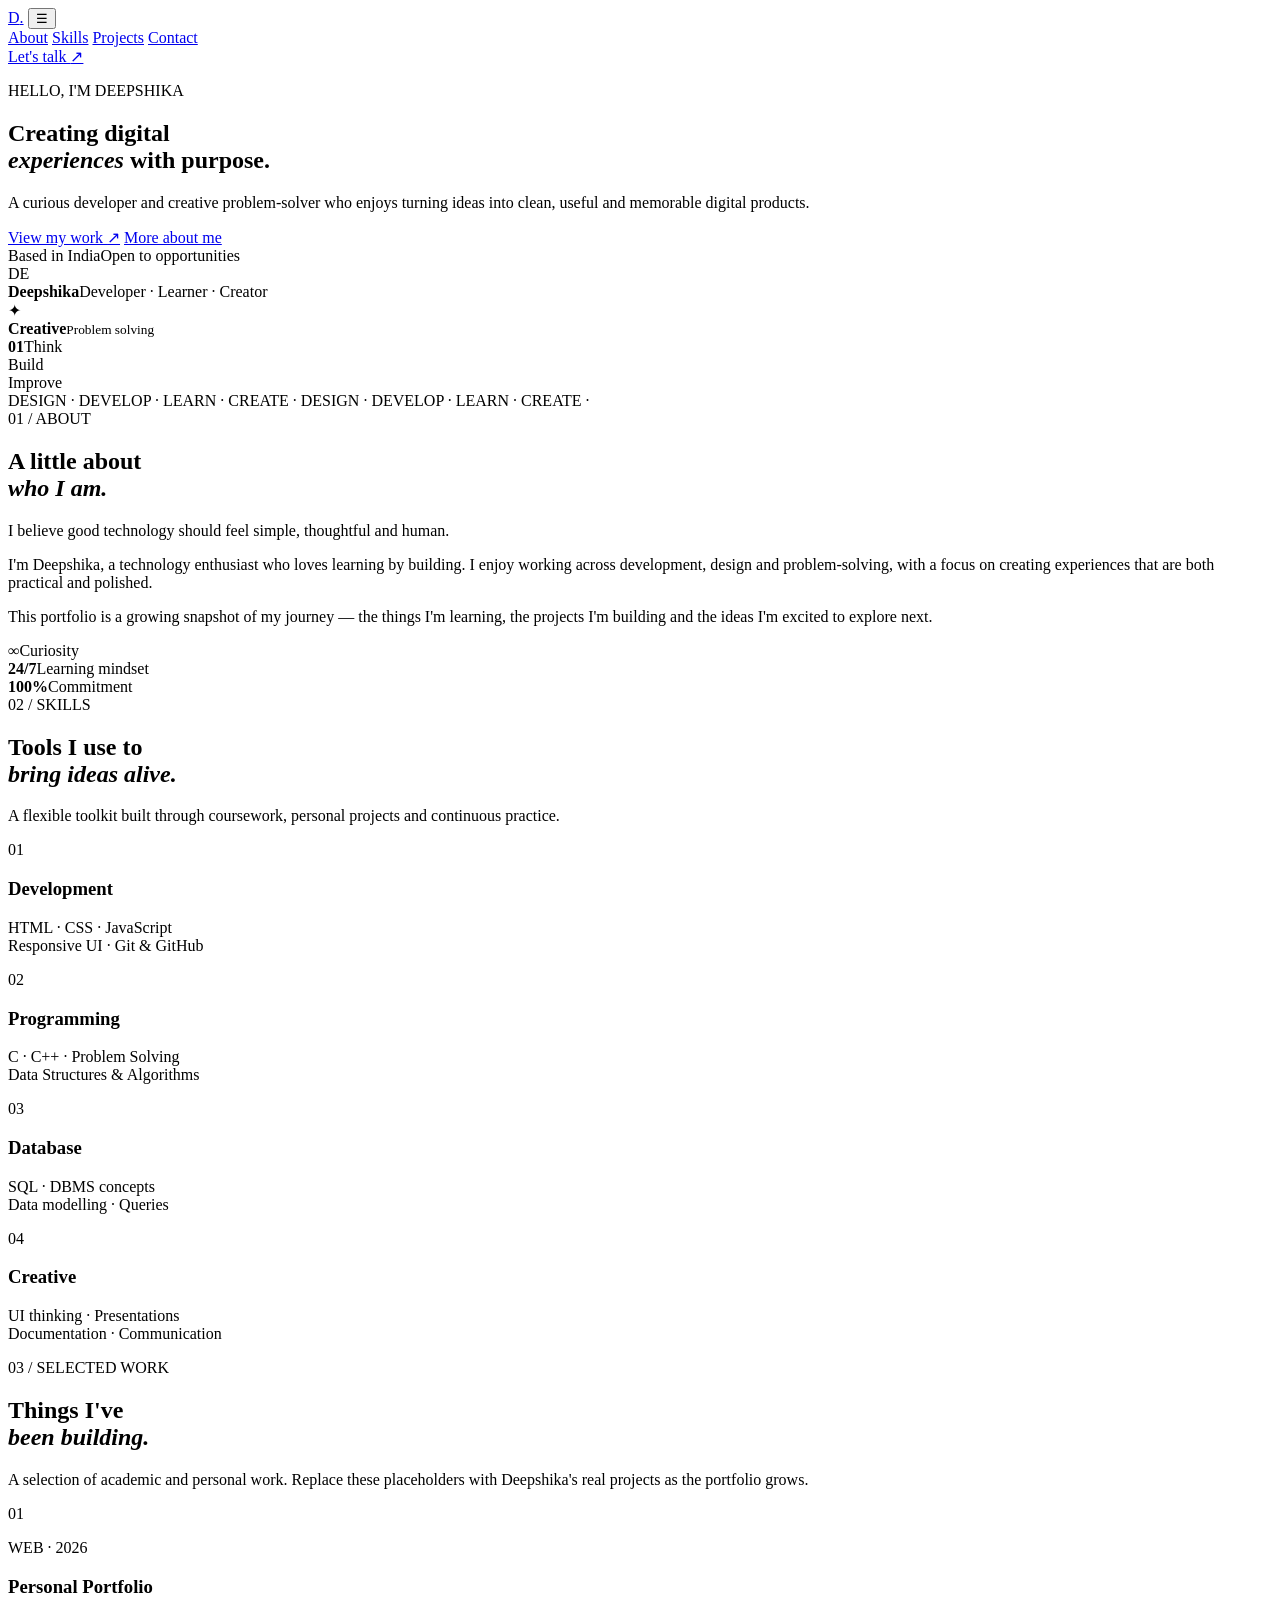
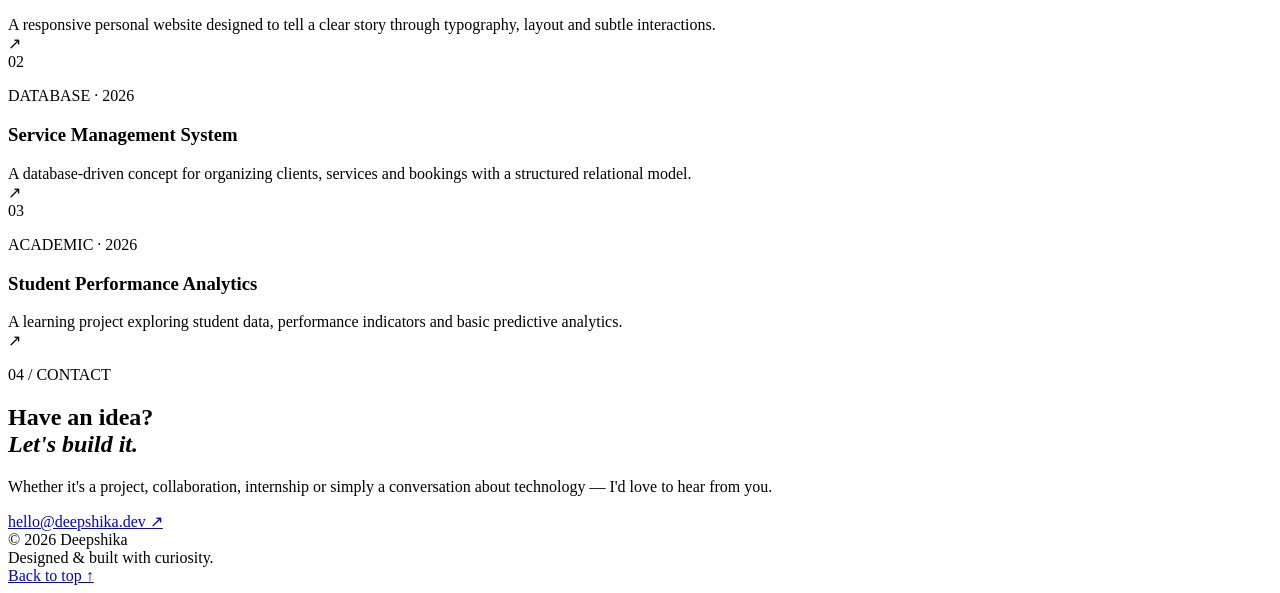
==== index.html @ ac058c11 "Create realistic Deepshika portfolio homepage" ====
<!DOCTYPE html>
<html lang="en">
<head>
  <meta charset="UTF-8" />
  <meta name="viewport" content="width=device-width, initial-scale=1.0" />
  <meta name="description" content="Deepshika — personal portfolio showcasing skills, projects and experience." />
  <title>Deepshika | Portfolio</title>
  <link rel="preconnect" href="https://fonts.googleapis.com">
  <link rel="preconnect" href="https://fonts.gstatic.com" crossorigin>
  <link href="https://fonts.googleapis.com/css2?family=DM+Sans:wght@400;500;600;700&family=Playfair+Display:wght@600;700&display=swap" rel="stylesheet">
  <link rel="stylesheet" href="style.css" />
</head>
<body>
  <div class="cursor-glow"></div>
  <header class="navbar">
    <a class="brand" href="#home">D<span>.</span></a>
    <button class="menu-toggle" aria-label="Toggle menu">☰</button>
    <nav class="nav-links">
      <a href="#about">About</a>
      <a href="#skills">Skills</a>
      <a href="#projects">Projects</a>
      <a href="#contact">Contact</a>
    </nav>
    <a class="nav-cta" href="#contact">Let's talk <span>↗</span></a>
  </header>

  <main>
    <section class="hero section" id="home">
      <div class="hero-copy reveal">
        <p class="eyebrow">HELLO, I'M DEEPSHIKA</p>
        <h1>Creating digital<br><em>experiences</em> with purpose.</h1>
        <p class="hero-text">A curious developer and creative problem-solver who enjoys turning ideas into clean, useful and memorable digital products.</p>
        <div class="hero-actions">
          <a class="button primary" href="#projects">View my work <span>↗</span></a>
          <a class="button secondary" href="#about">More about me</a>
        </div>
        <div class="hero-meta"><span>Based in India</span><span class="dot"></span><span>Open to opportunities</span></div>
      </div>
      <div class="hero-art reveal">
        <div class="portrait-card">
          <div class="portrait-placeholder"><span>DE</span></div>
          <div class="portrait-caption"><strong>Deepshika</strong><span>Developer · Learner · Creator</span></div>
        </div>
        <div class="floating-card card-one"><span class="mini-icon">✦</span><div><b>Creative</b><small>Problem solving</small></div></div>
        <div class="floating-card card-two"><b>01</b><span>Think<br>Build<br>Improve</span></div>
      </div>
    </section>

    <section class="marquee"><div>DESIGN · DEVELOP · LEARN · CREATE · DESIGN · DEVELOP · LEARN · CREATE ·</div></section>

    <section class="section about" id="about">
      <div class="section-label reveal">01 / ABOUT</div>
      <div class="about-grid">
        <h2 class="reveal">A little about<br><em>who I am.</em></h2>
        <div class="about-copy reveal">
          <p class="lead">I believe good technology should feel simple, thoughtful and human.</p>
          <p>I'm Deepshika, a technology enthusiast who loves learning by building. I enjoy working across development, design and problem-solving, with a focus on creating experiences that are both practical and polished.</p>
          <p>This portfolio is a growing snapshot of my journey — the things I'm learning, the projects I'm building and the ideas I'm excited to explore next.</p>
          <div class="stats"><div><strong>∞</strong><span>Curiosity</span></div><div><strong>24/7</strong><span>Learning mindset</span></div><div><strong>100%</strong><span>Commitment</span></div></div>
        </div>
      </div>
    </section>

    <section class="section skills" id="skills">
      <div class="section-label reveal">02 / SKILLS</div>
      <div class="skills-head"><h2 class="reveal">Tools I use to<br><em>bring ideas alive.</em></h2><p class="reveal">A flexible toolkit built through coursework, personal projects and continuous practice.</p></div>
      <div class="skill-grid">
        <article class="skill reveal"><span>01</span><h3>Development</h3><p>HTML · CSS · JavaScript<br>Responsive UI · Git & GitHub</p></article>
        <article class="skill reveal"><span>02</span><h3>Programming</h3><p>C · C++ · Problem Solving<br>Data Structures & Algorithms</p></article>
        <article class="skill reveal"><span>03</span><h3>Database</h3><p>SQL · DBMS concepts<br>Data modelling · Queries</p></article>
        <article class="skill reveal"><span>04</span><h3>Creative</h3><p>UI thinking · Presentations<br>Documentation · Communication</p></article>
      </div>
    </section>

    <section class="section projects" id="projects">
      <div class="section-label reveal">03 / SELECTED WORK</div>
      <div class="projects-head"><h2 class="reveal">Things I've<br><em>been building.</em></h2><p class="reveal">A selection of academic and personal work. Replace these placeholders with Deepshika's real projects as the portfolio grows.</p></div>
      <div class="project-list">
        <article class="project reveal"><div class="project-number">01</div><div class="project-info"><p>WEB · 2026</p><h3>Personal Portfolio</h3><span>A responsive personal website designed to tell a clear story through typography, layout and subtle interactions.</span></div><div class="project-arrow">↗</div></article>
        <article class="project reveal"><div class="project-number">02</div><div class="project-info"><p>DATABASE · 2026</p><h3>Service Management System</h3><span>A database-driven concept for organizing clients, services and bookings with a structured relational model.</span></div><div class="project-arrow">↗</div></article>
        <article class="project reveal"><div class="project-number">03</div><div class="project-info"><p>ACADEMIC · 2026</p><h3>Student Performance Analytics</h3><span>A learning project exploring student data, performance indicators and basic predictive analytics.</span></div><div class="project-arrow">↗</div></article>
      </div>
    </section>

    <section class="section contact" id="contact">
      <div class="contact-card reveal">
        <p class="eyebrow">04 / CONTACT</p>
        <h2>Have an idea?<br><em>Let's build it.</em></h2>
        <p>Whether it's a project, collaboration, internship or simply a conversation about technology — I'd love to hear from you.</p>
        <a class="email-link" href="mailto:hello@deepshika.dev">hello@deepshika.dev <span>↗</span></a>
      </div>
    </section>
  </main>

  <footer><div>© 2026 Deepshika</div><div>Designed & built with curiosity.</div><a href="#home">Back to top ↑</a></footer>
  <script src="script.js"></script>
</body>
</html>
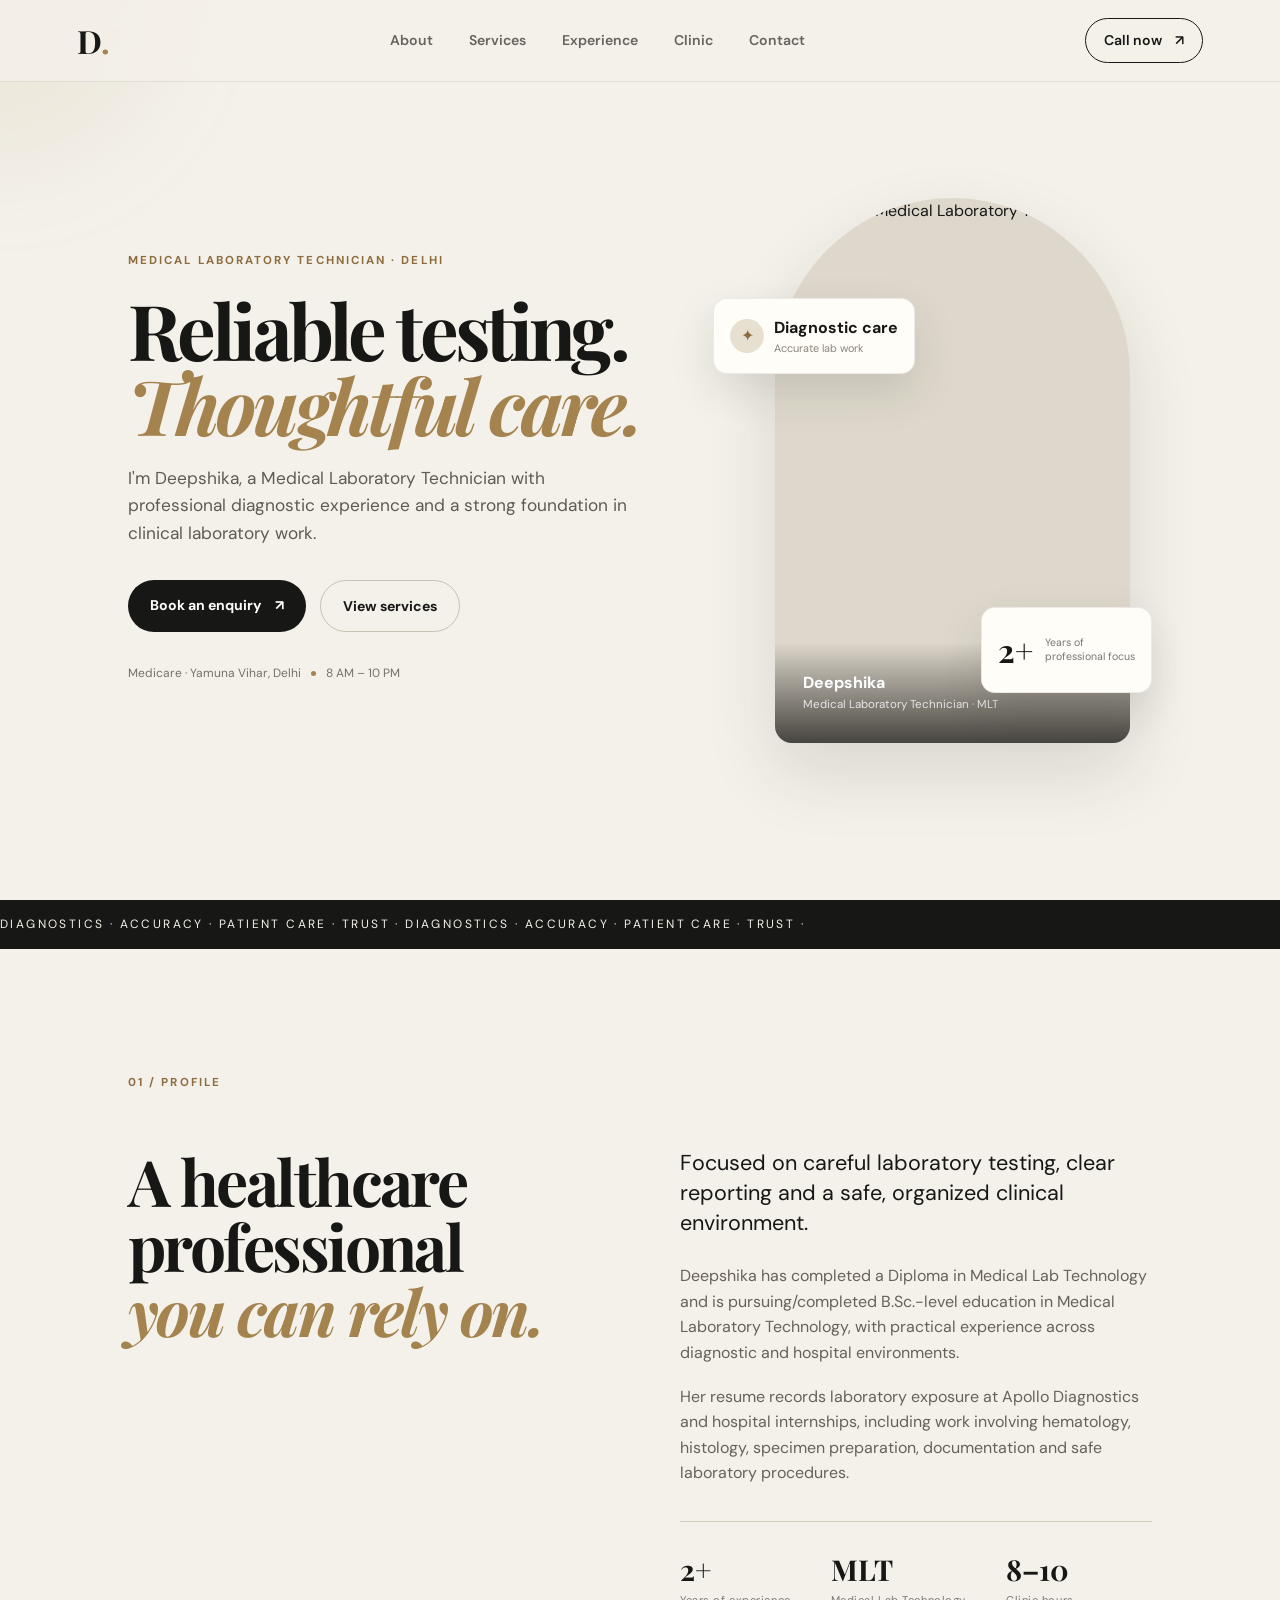
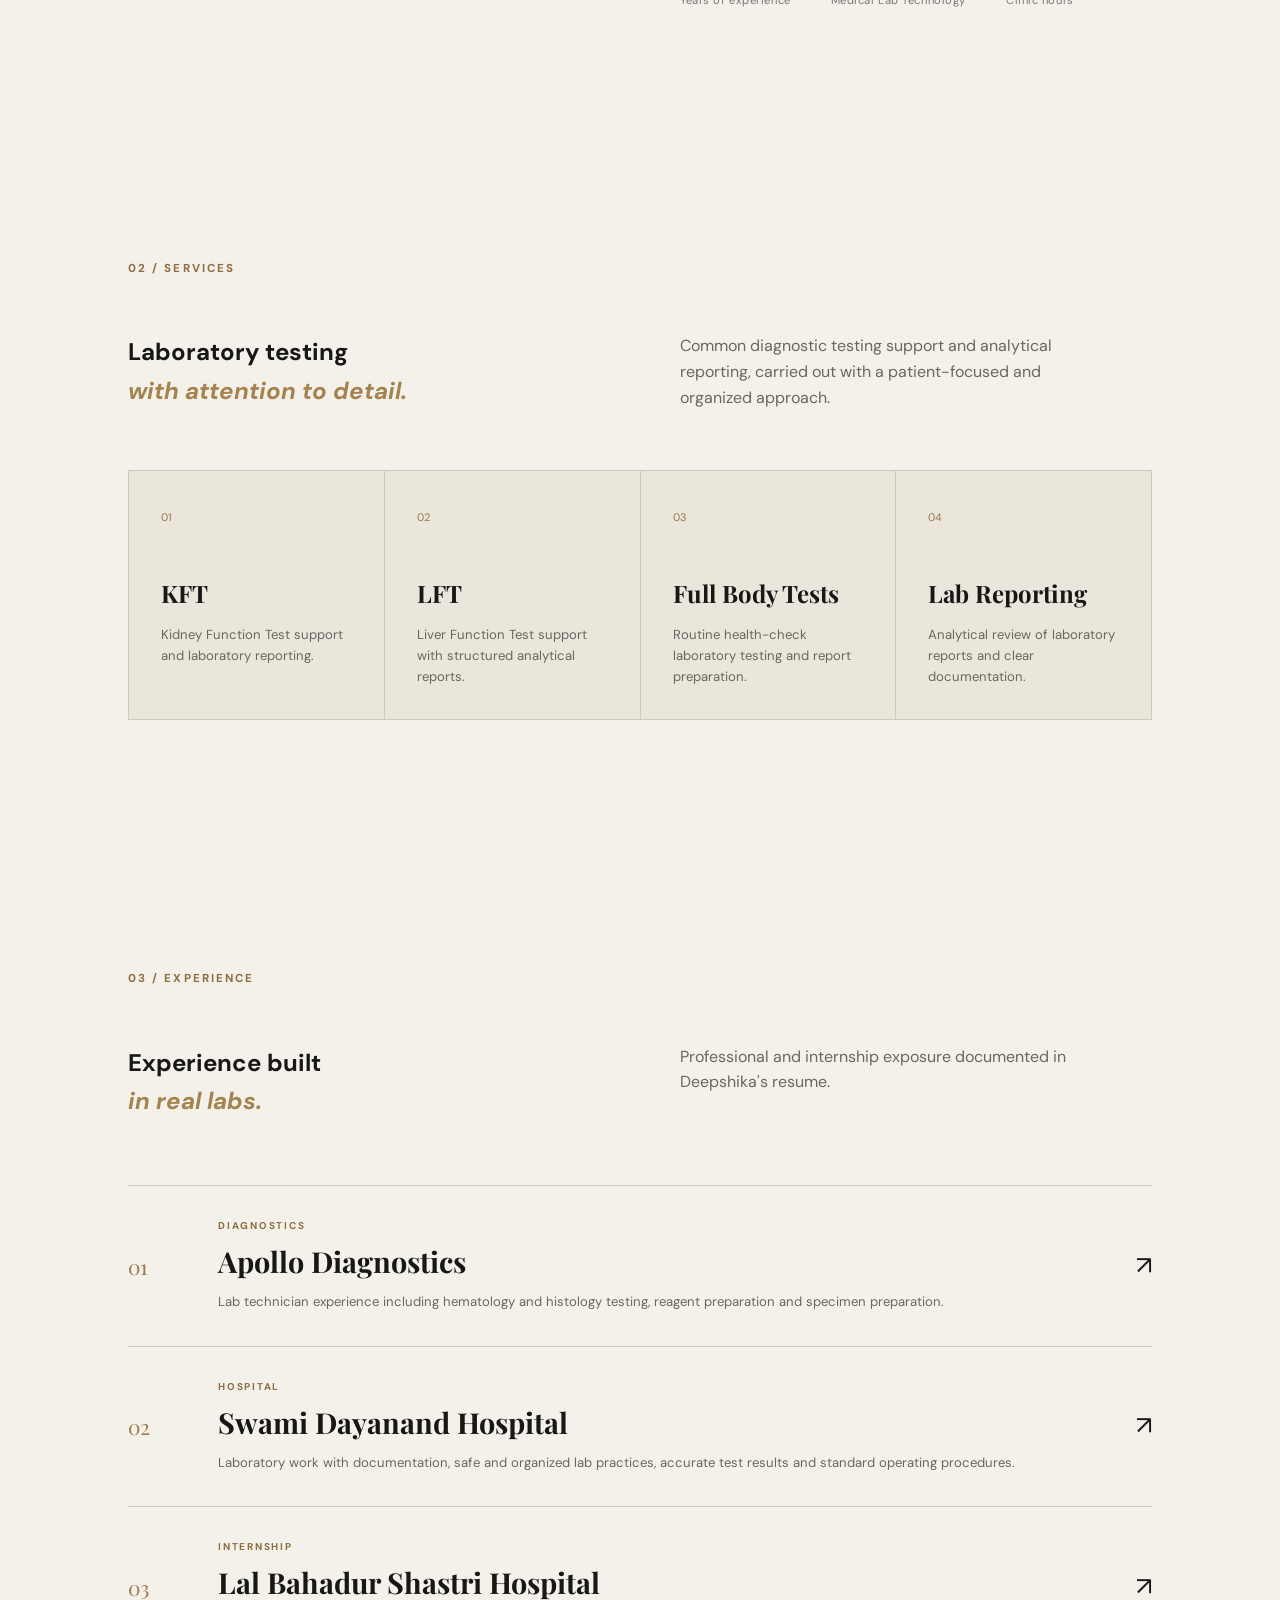
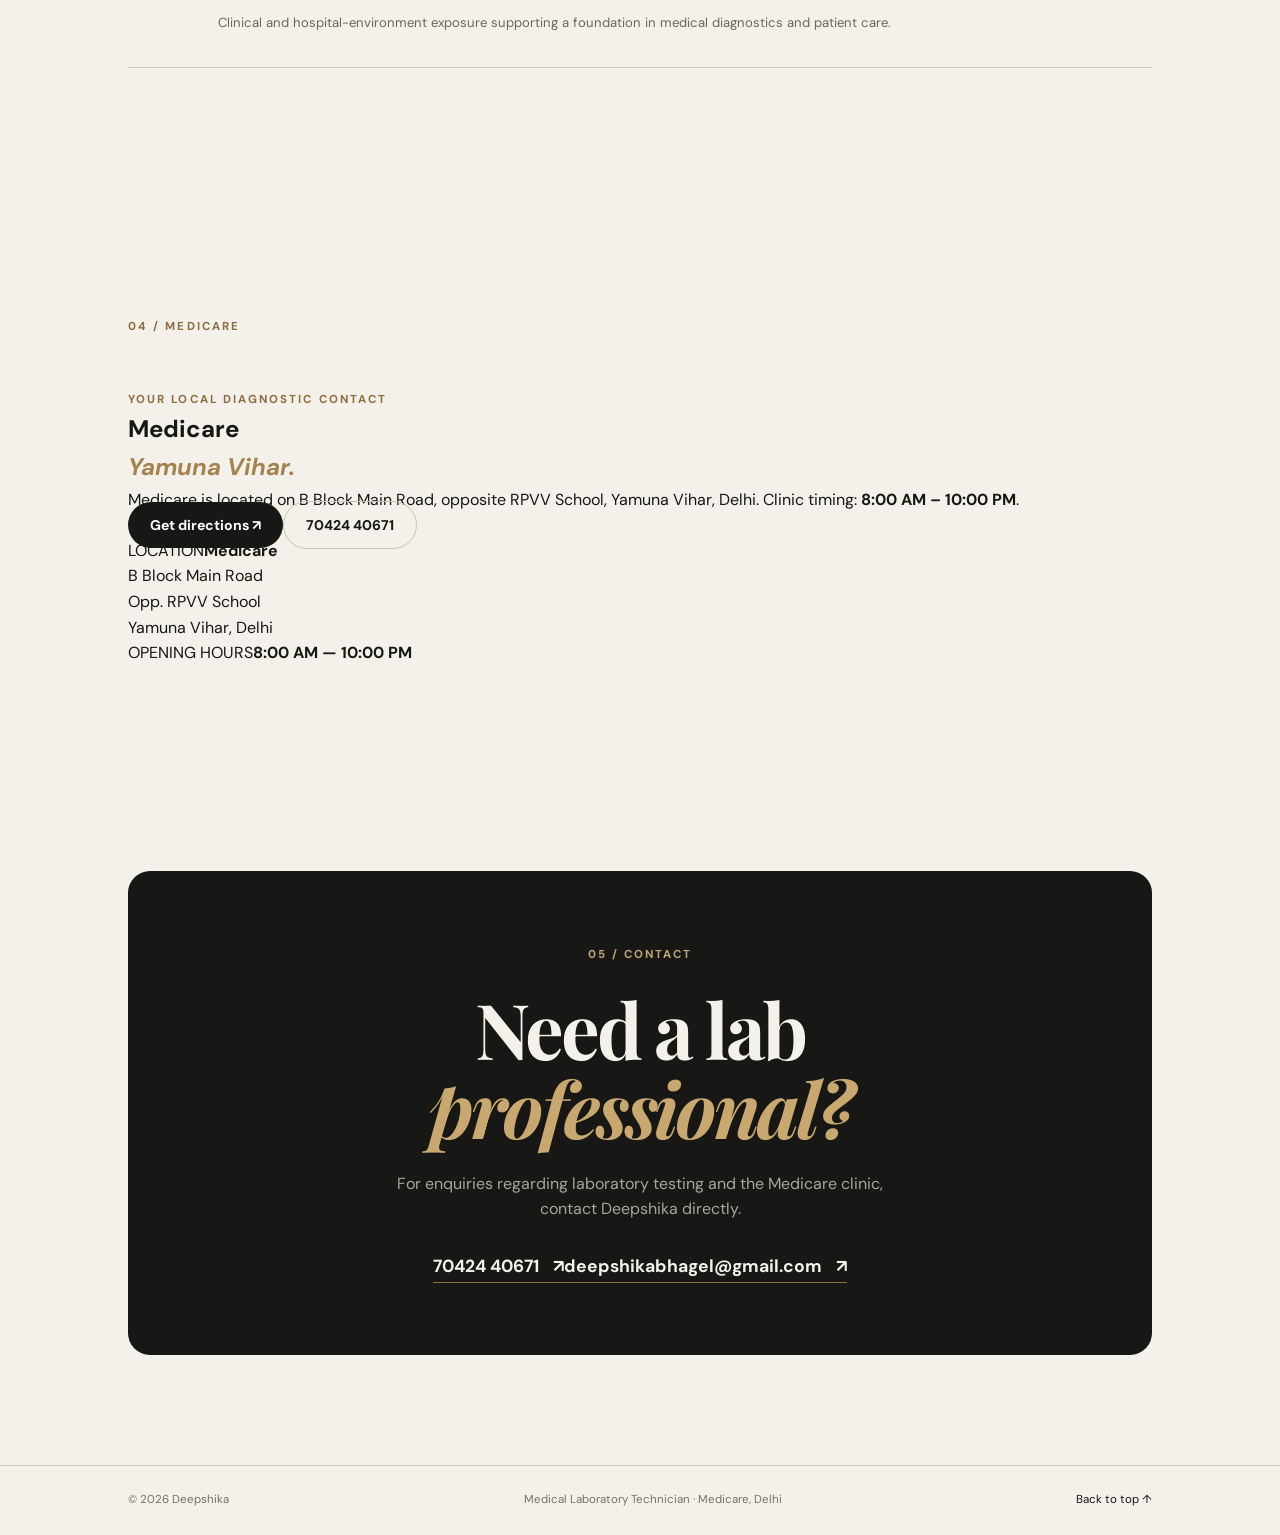
==== commit 494b1810: "Personalize portfolio with Deepshika MLT profile" ====
--- a/index.html
+++ b/index.html
@@ -1,98 +1,23 @@
 <!DOCTYPE html>
 <html lang="en">
 <head>
-  <meta charset="UTF-8" />
-  <meta name="viewport" content="width=device-width, initial-scale=1.0" />
-  <meta name="description" content="Deepshika — personal portfolio showcasing skills, projects and experience." />
-  <title>Deepshika | Portfolio</title>
-  <link rel="preconnect" href="https://fonts.googleapis.com">
-  <link rel="preconnect" href="https://fonts.gstatic.com" crossorigin>
-  <link href="https://fonts.googleapis.com/css2?family=DM+Sans:wght@400;500;600;700&family=Playfair+Display:wght@600;700&display=swap" rel="stylesheet">
-  <link rel="stylesheet" href="style.css" />
+<meta charset="UTF-8"><meta name="viewport" content="width=device-width,initial-scale=1.0">
+<meta name="description" content="Deepshika — Medical Laboratory Technician at Medicare, Yamuna Vihar, Delhi.">
+<title>Deepshika | Medical Laboratory Technician</title>
+<link rel="preconnect" href="https://fonts.googleapis.com"><link rel="preconnect" href="https://fonts.gstatic.com" crossorigin>
+<link href="https://fonts.googleapis.com/css2?family=DM+Sans:wght@400;500;600;700&family=Playfair+Display:wght@600;700&display=swap" rel="stylesheet">
+<link rel="stylesheet" href="style.css">
 </head>
 <body>
-  <div class="cursor-glow"></div>
-  <header class="navbar">
-    <a class="brand" href="#home">D<span>.</span></a>
-    <button class="menu-toggle" aria-label="Toggle menu">☰</button>
-    <nav class="nav-links">
-      <a href="#about">About</a>
-      <a href="#skills">Skills</a>
-      <a href="#projects">Projects</a>
-      <a href="#contact">Contact</a>
-    </nav>
-    <a class="nav-cta" href="#contact">Let's talk <span>↗</span></a>
-  </header>
-
-  <main>
-    <section class="hero section" id="home">
-      <div class="hero-copy reveal">
-        <p class="eyebrow">HELLO, I'M DEEPSHIKA</p>
-        <h1>Creating digital<br><em>experiences</em> with purpose.</h1>
-        <p class="hero-text">A curious developer and creative problem-solver who enjoys turning ideas into clean, useful and memorable digital products.</p>
-        <div class="hero-actions">
-          <a class="button primary" href="#projects">View my work <span>↗</span></a>
-          <a class="button secondary" href="#about">More about me</a>
-        </div>
-        <div class="hero-meta"><span>Based in India</span><span class="dot"></span><span>Open to opportunities</span></div>
-      </div>
-      <div class="hero-art reveal">
-        <div class="portrait-card">
-          <div class="portrait-placeholder"><span>DE</span></div>
-          <div class="portrait-caption"><strong>Deepshika</strong><span>Developer · Learner · Creator</span></div>
-        </div>
-        <div class="floating-card card-one"><span class="mini-icon">✦</span><div><b>Creative</b><small>Problem solving</small></div></div>
-        <div class="floating-card card-two"><b>01</b><span>Think<br>Build<br>Improve</span></div>
-      </div>
-    </section>
-
-    <section class="marquee"><div>DESIGN · DEVELOP · LEARN · CREATE · DESIGN · DEVELOP · LEARN · CREATE ·</div></section>
-
-    <section class="section about" id="about">
-      <div class="section-label reveal">01 / ABOUT</div>
-      <div class="about-grid">
-        <h2 class="reveal">A little about<br><em>who I am.</em></h2>
-        <div class="about-copy reveal">
-          <p class="lead">I believe good technology should feel simple, thoughtful and human.</p>
-          <p>I'm Deepshika, a technology enthusiast who loves learning by building. I enjoy working across development, design and problem-solving, with a focus on creating experiences that are both practical and polished.</p>
-          <p>This portfolio is a growing snapshot of my journey — the things I'm learning, the projects I'm building and the ideas I'm excited to explore next.</p>
-          <div class="stats"><div><strong>∞</strong><span>Curiosity</span></div><div><strong>24/7</strong><span>Learning mindset</span></div><div><strong>100%</strong><span>Commitment</span></div></div>
-        </div>
-      </div>
-    </section>
-
-    <section class="section skills" id="skills">
-      <div class="section-label reveal">02 / SKILLS</div>
-      <div class="skills-head"><h2 class="reveal">Tools I use to<br><em>bring ideas alive.</em></h2><p class="reveal">A flexible toolkit built through coursework, personal projects and continuous practice.</p></div>
-      <div class="skill-grid">
-        <article class="skill reveal"><span>01</span><h3>Development</h3><p>HTML · CSS · JavaScript<br>Responsive UI · Git & GitHub</p></article>
-        <article class="skill reveal"><span>02</span><h3>Programming</h3><p>C · C++ · Problem Solving<br>Data Structures & Algorithms</p></article>
-        <article class="skill reveal"><span>03</span><h3>Database</h3><p>SQL · DBMS concepts<br>Data modelling · Queries</p></article>
-        <article class="skill reveal"><span>04</span><h3>Creative</h3><p>UI thinking · Presentations<br>Documentation · Communication</p></article>
-      </div>
-    </section>
-
-    <section class="section projects" id="projects">
-      <div class="section-label reveal">03 / SELECTED WORK</div>
-      <div class="projects-head"><h2 class="reveal">Things I've<br><em>been building.</em></h2><p class="reveal">A selection of academic and personal work. Replace these placeholders with Deepshika's real projects as the portfolio grows.</p></div>
-      <div class="project-list">
-        <article class="project reveal"><div class="project-number">01</div><div class="project-info"><p>WEB · 2026</p><h3>Personal Portfolio</h3><span>A responsive personal website designed to tell a clear story through typography, layout and subtle interactions.</span></div><div class="project-arrow">↗</div></article>
-        <article class="project reveal"><div class="project-number">02</div><div class="project-info"><p>DATABASE · 2026</p><h3>Service Management System</h3><span>A database-driven concept for organizing clients, services and bookings with a structured relational model.</span></div><div class="project-arrow">↗</div></article>
-        <article class="project reveal"><div class="project-number">03</div><div class="project-info"><p>ACADEMIC · 2026</p><h3>Student Performance Analytics</h3><span>A learning project exploring student data, performance indicators and basic predictive analytics.</span></div><div class="project-arrow">↗</div></article>
-      </div>
-    </section>
-
-    <section class="section contact" id="contact">
-      <div class="contact-card reveal">
-        <p class="eyebrow">04 / CONTACT</p>
-        <h2>Have an idea?<br><em>Let's build it.</em></h2>
-        <p>Whether it's a project, collaboration, internship or simply a conversation about technology — I'd love to hear from you.</p>
-        <a class="email-link" href="mailto:hello@deepshika.dev">hello@deepshika.dev <span>↗</span></a>
-      </div>
-    </section>
-  </main>
-
-  <footer><div>© 2026 Deepshika</div><div>Designed & built with curiosity.</div><a href="#home">Back to top ↑</a></footer>
-  <script src="script.js"></script>
-</body>
-</html>+<div class="cursor-glow"></div>
+<header class="navbar"><a class="brand" href="#home">D<span>.</span></a><button class="menu-toggle" aria-label="Toggle menu">☰</button><nav class="nav-links"><a href="#about">About</a><a href="#services">Services</a><a href="#experience">Experience</a><a href="#clinic">Clinic</a><a href="#contact">Contact</a></nav><a class="nav-cta" href="tel:7042440671">Call now <span>↗</span></a></header>
+<main>
+<section class="hero section" id="home"><div class="hero-copy reveal"><p class="eyebrow">MEDICAL LABORATORY TECHNICIAN · DELHI</p><h1>Reliable testing.<br><em>Thoughtful care.</em></h1><p class="hero-text">I'm Deepshika, a Medical Laboratory Technician with professional diagnostic experience and a strong foundation in clinical laboratory work.</p><div class="hero-actions"><a class="button primary" href="tel:7042440671">Book an enquiry <span>↗</span></a><a class="button secondary" href="#services">View services</a></div><div class="hero-meta"><span>Medicare · Yamuna Vihar, Delhi</span><span class="dot"></span><span>8 AM – 10 PM</span></div></div><div class="hero-art reveal"><div class="portrait-card"><img src="assets/deepshika-profile.jpg" alt="Deepshika, Medical Laboratory Technician"><div class="portrait-caption"><strong>Deepshika</strong><span>Medical Laboratory Technician · MLT</span></div></div><div class="floating-card card-one"><span class="mini-icon">✦</span><div><b>Diagnostic care</b><small>Accurate lab work</small></div></div><div class="floating-card card-two"><b>2+</b><span>Years of<br>professional focus</span></div></div></section>
+<section class="marquee"><div>DIAGNOSTICS · ACCURACY · PATIENT CARE · TRUST · DIAGNOSTICS · ACCURACY · PATIENT CARE · TRUST ·</div></section>
+<section class="section about" id="about"><div class="section-label reveal">01 / PROFILE</div><div class="about-grid"><h2 class="reveal">A healthcare professional<br><em>you can rely on.</em></h2><div class="about-copy reveal"><p class="lead">Focused on careful laboratory testing, clear reporting and a safe, organized clinical environment.</p><p>Deepshika has completed a Diploma in Medical Lab Technology and is pursuing/completed B.Sc.-level education in Medical Laboratory Technology, with practical experience across diagnostic and hospital environments.</p><p>Her resume records laboratory exposure at Apollo Diagnostics and hospital internships, including work involving hematology, histology, specimen preparation, documentation and safe laboratory procedures.</p><div class="stats"><div><strong>2+</strong><span>Years of experience</span></div><div><strong>MLT</strong><span>Medical Lab Technology</span></div><div><strong>8–10</strong><span>Clinic hours</span></div></div></div></div></section>
+<section class="section services" id="services"><div class="section-label reveal">02 / SERVICES</div><div class="skills-head"><h2 class="reveal">Laboratory testing<br><em>with attention to detail.</em></h2><p class="reveal">Common diagnostic testing support and analytical reporting, carried out with a patient-focused and organized approach.</p></div><div class="skill-grid"><article class="skill reveal"><span>01</span><h3>KFT</h3><p>Kidney Function Test support and laboratory reporting.</p></article><article class="skill reveal"><span>02</span><h3>LFT</h3><p>Liver Function Test support with structured analytical reports.</p></article><article class="skill reveal"><span>03</span><h3>Full Body Tests</h3><p>Routine health-check laboratory testing and report preparation.</p></article><article class="skill reveal"><span>04</span><h3>Lab Reporting</h3><p>Analytical review of laboratory reports and clear documentation.</p></article></div></section>
+<section class="section experience" id="experience"><div class="section-label reveal">03 / EXPERIENCE</div><div class="projects-head"><h2 class="reveal">Experience built<br><em>in real labs.</em></h2><p class="reveal">Professional and internship exposure documented in Deepshika's resume.</p></div><div class="project-list"><article class="project reveal"><div class="project-number">01</div><div class="project-info"><p>DIAGNOSTICS</p><h3>Apollo Diagnostics</h3><span>Lab technician experience including hematology and histology testing, reagent preparation and specimen preparation.</span></div><div class="project-arrow">↗</div></article><article class="project reveal"><div class="project-number">02</div><div class="project-info"><p>HOSPITAL</p><h3>Swami Dayanand Hospital</h3><span>Laboratory work with documentation, safe and organized lab practices, accurate test results and standard operating procedures.</span></div><div class="project-arrow">↗</div></article><article class="project reveal"><div class="project-number">03</div><div class="project-info"><p>INTERNSHIP</p><h3>Lal Bahadur Shastri Hospital</h3><span>Clinical and hospital-environment exposure supporting a foundation in medical diagnostics and patient care.</span></div><div class="project-arrow">↗</div></article></div></section>
+<section class="section clinic" id="clinic"><div class="section-label reveal">04 / MEDICARE</div><div class="clinic-card reveal"><div><p class="eyebrow">YOUR LOCAL DIAGNOSTIC CONTACT</p><h2>Medicare<br><em>Yamuna Vihar.</em></h2><p>Medicare is located on B Block Main Road, opposite RPVV School, Yamuna Vihar, Delhi. Clinic timing: <strong>8:00 AM – 10:00 PM</strong>.</p><div class="clinic-actions"><a class="button primary" href="https://www.google.com/maps/search/?api=1&query=Medicare%20Yamuna%20Vihar%20B%20Block%20Delhi" target="_blank" rel="noopener">Get directions ↗</a><a class="button secondary" href="tel:7042440671">70424 40671</a></div></div><div class="clinic-detail"><span>LOCATION</span><strong>Medicare</strong><p>B Block Main Road<br>Opp. RPVV School<br>Yamuna Vihar, Delhi</p><span>OPENING HOURS</span><strong>8:00 AM — 10:00 PM</strong></div></div></section>
+<section class="section contact" id="contact"><div class="contact-card reveal"><p class="eyebrow">05 / CONTACT</p><h2>Need a lab<br><em>professional?</em></h2><p>For enquiries regarding laboratory testing and the Medicare clinic, contact Deepshika directly.</p><div class="contact-links"><a class="email-link" href="tel:7042440671">70424 40671 <span>↗</span></a><a class="email-link" href="mailto:deepshikabhagel@gmail.com">deepshikabhagel@gmail.com <span>↗</span></a></div></div></section>
+</main><footer><div>© 2026 Deepshika</div><div>Medical Laboratory Technician · Medicare, Delhi</div><a href="#home">Back to top ↑</a></footer>
+<script src="script.js"></script></body></html>
--- a/style.css
+++ b/style.css
@@ -0,0 +1 @@
+*{box-sizing:border-box;margin:0;padding:0}html{scroll-behavior:smooth}body{font-family:'DM Sans',sans-serif;background:#f4f1ea;color:#171715;line-height:1.6;overflow-x:hidden}.cursor-glow{position:fixed;width:320px;height:320px;border-radius:50%;background:rgba(189,166,116,.12);filter:blur(50px);pointer-events:none;transform:translate(-50%,-50%);z-index:0}.navbar{height:82px;display:flex;align-items:center;justify-content:space-between;padding:0 6vw;position:fixed;top:0;left:0;right:0;background:rgba(244,241,234,.82);backdrop-filter:blur(16px);z-index:10;border-bottom:1px solid rgba(23,23,21,.08)}.brand{font-family:'Playfair Display',serif;font-size:2rem;color:#171715;text-decoration:none;font-weight:700}.brand span{color:#a4834f}.nav-links{display:flex;gap:36px}.nav-links a,.nav-cta{color:#171715;text-decoration:none;font-size:.88rem;font-weight:600}.nav-links a{opacity:.65;transition:.25s}.nav-links a:hover{opacity:1}.nav-cta{border:1px solid #171715;border-radius:999px;padding:10px 18px}.nav-cta span,.button span,.email-link span{margin-left:10px}.menu-toggle{display:none;border:0;background:none;font-size:1.4rem}.section{padding:125px 10vw;position:relative;z-index:1}.hero{min-height:100vh;padding-top:160px;display:grid;grid-template-columns:1.08fr .92fr;align-items:center;gap:70px}.eyebrow,.section-label,.project-info p{font-size:.72rem;letter-spacing:.18em;font-weight:700;color:#8d6d3e}.hero h1{font-family:'Playfair Display',serif;font-size:clamp(3.5rem,6vw,6.7rem);line-height:.98;letter-spacing:-.05em;margin:22px 0}.hero h1 em,h2 em{font-style:italic;color:#a4834f}.hero-text{max-width:580px;font-size:1.08rem;color:#5f5b53}.hero-actions{display:flex;gap:14px;margin:32px 0}.button{padding:14px 22px;border-radius:999px;text-decoration:none;font-weight:700;font-size:.88rem}.primary{background:#171715;color:#fff}.secondary{border:1px solid #c9c2b5;color:#171715}.hero-meta{font-size:.75rem;color:#777168;display:flex;align-items:center;gap:10px}.dot{width:5px;height:5px;background:#a4834f;border-radius:50%}.hero-art{height:590px;position:relative}.portrait-card{position:absolute;inset:25px 5% 20px 14%;background:#ded8cc;border-radius:190px 190px 18px 18px;overflow:hidden;box-shadow:0 30px 70px rgba(42,35,25,.13)}.portrait-placeholder{height:100%;display:flex;align-items:center;justify-content:center;background:linear-gradient(145deg,#d9d2c5,#bdb4a4);font-family:'Playfair Display',serif;font-size:7rem;color:rgba(255,255,255,.72)}.portrait-caption{position:absolute;bottom:0;left:0;right:0;padding:28px;color:#fff;background:linear-gradient(transparent,rgba(20,19,16,.75));display:flex;flex-direction:column}.portrait-caption span{font-size:.72rem;opacity:.8}.floating-card{position:absolute;background:#fffdf8;border:1px solid rgba(23,23,21,.08);box-shadow:0 18px 45px rgba(35,30,22,.12);border-radius:14px;padding:16px}.card-one{left:0;top:125px;display:flex;gap:10px;align-items:center}.card-one b,.card-one small{display:block}.card-one small{font-size:.68rem;color:#8a8479}.mini-icon{width:34px;height:34px;border-radius:50%;background:#e7dfd0;display:grid;place-items:center;color:#8d6d3e}.card-two{right:0;bottom:70px;display:flex;gap:12px;align-items:center}.card-two b{font-family:'Playfair Display';font-size:2rem}.card-two span{font-size:.66rem;line-height:1.35;color:#777}.marquee{overflow:hidden;background:#171715;color:#f4f1ea;padding:15px 0;white-space:nowrap;font-size:.75rem;letter-spacing:.2em}.marquee div{animation:scroll 25s linear infinite}@keyframes scroll{to{transform:translateX(-40%)}}.section-label{margin-bottom:55px}.about-grid,.skills-head,.projects-head{display:grid;grid-template-columns:1fr 1fr;gap:80px}.about h2,.skills h2,.projects h2,.contact h2{font-family:'Playfair Display',serif;font-size:clamp(3rem,5vw,5.2rem);line-height:1.02;letter-spacing:-.04em}.about-copy{max-width:590px}.lead{font-size:1.35rem;line-height:1.4;margin-bottom:25px}.about-copy>p:not(.lead){color:#676159;margin-bottom:18px}.stats{display:flex;gap:40px;border-top:1px solid #d3cbbd;margin-top:35px;padding-top:24px}.stats div{display:flex;flex-direction:column}.stats strong{font-family:'Playfair Display';font-size:1.8rem}.stats span{font-size:.7rem;color:#777;letter-spacing:.05em}.skills{background:#ebe6dc}.skills-head{margin-bottom:60px}.skills-head>p,.projects-head>p{color:#6c665d;max-width:420px}.skill-grid{display:grid;grid-template-columns:repeat(4,1fr);gap:1px;background:#cfc7b8;border:1px solid #cfc7b8}.skill{background:#ebe6dc;padding:32px;min-height:235px}.skill span{font-size:.68rem;color:#967648}.skill h3{font-family:'Playfair Display';font-size:1.5rem;margin:45px 0 12px}.skill p{font-size:.82rem;color:#6b665d}.projects-head{margin-bottom:65px}.project-list{border-top:1px solid #cfc7b8}.project{display:grid;grid-template-columns:90px 1fr 60px;align-items:center;padding:32px 0;border-bottom:1px solid #cfc7b8;transition:.3s}.project:hover{padding-left:15px;background:rgba(255,255,255,.28)}.project-number{font-family:'Playfair Display';font-size:1.3rem;color:#9c7b4a}.project-info p{font-size:.62rem;margin-bottom:4px}.project-info h3{font-family:'Playfair Display';font-size:1.8rem;margin-bottom:4px}.project-info span{color:#6c665d;font-size:.82rem}.project-arrow{font-size:1.6rem;text-align:right}.contact{padding-top:80px;padding-bottom:110px}.contact-card{background:#171715;color:#f4f1ea;padding:75px 8vw;border-radius:22px;text-align:center}.contact-card .eyebrow{color:#bda677}.contact h2{font-size:clamp(3rem,6vw,6rem);margin:25px 0}.contact h2 em{color:#c8a86f}.contact-card>p:not(.eyebrow){max-width:540px;margin:0 auto 30px;color:#aaa59b}.email-link{color:#f4f1ea;text-decoration:none;font-weight:700;font-size:1.1rem;border-bottom:1px solid #8d6d3e;padding-bottom:5px}footer{border-top:1px solid #d0c8ba;padding:25px 10vw;display:flex;justify-content:space-between;font-size:.72rem;color:#777168}footer a{color:#171715;text-decoration:none}.reveal{opacity:0;transform:translateY(25px);transition:opacity .8s ease,transform .8s ease}.reveal.visible{opacity:1;transform:none}@media(max-width:850px){.nav-links,.nav-cta{display:none}.menu-toggle{display:block}.navbar{padding:0 6vw}.nav-links.open{display:flex;position:absolute;top:82px;left:0;right:0;padding:25px 6vw;background:#f4f1ea;flex-direction:column;gap:18px}.hero{grid-template-columns:1fr;padding-top:130px}.hero-art{height:480px}.portrait-card{inset:10px 8% 10px 12%}.about-grid,.skills-head,.projects-head{grid-template-columns:1fr;gap:35px}.skill-grid{grid-template-columns:1fr 1fr}.section{padding-left:7vw;padding-right:7vw}.project{grid-template-columns:50px 1fr 30px}footer{padding:25px 7vw;gap:15px;flex-wrap:wrap}}@media(max-width:520px){.hero h1{font-size:3.35rem}.hero-actions{flex-direction:column;align-items:flex-start}.hero-art{height:400px}.floating-card{transform:scale(.8)}.skill-grid{grid-template-columns:1fr}.skill{min-height:190px}.skill h3{margin-top:30px}.project-info h3{font-size:1.4rem}.project-info span{display:block}.contact-card{padding:55px 25px}footer{flex-direction:column}}
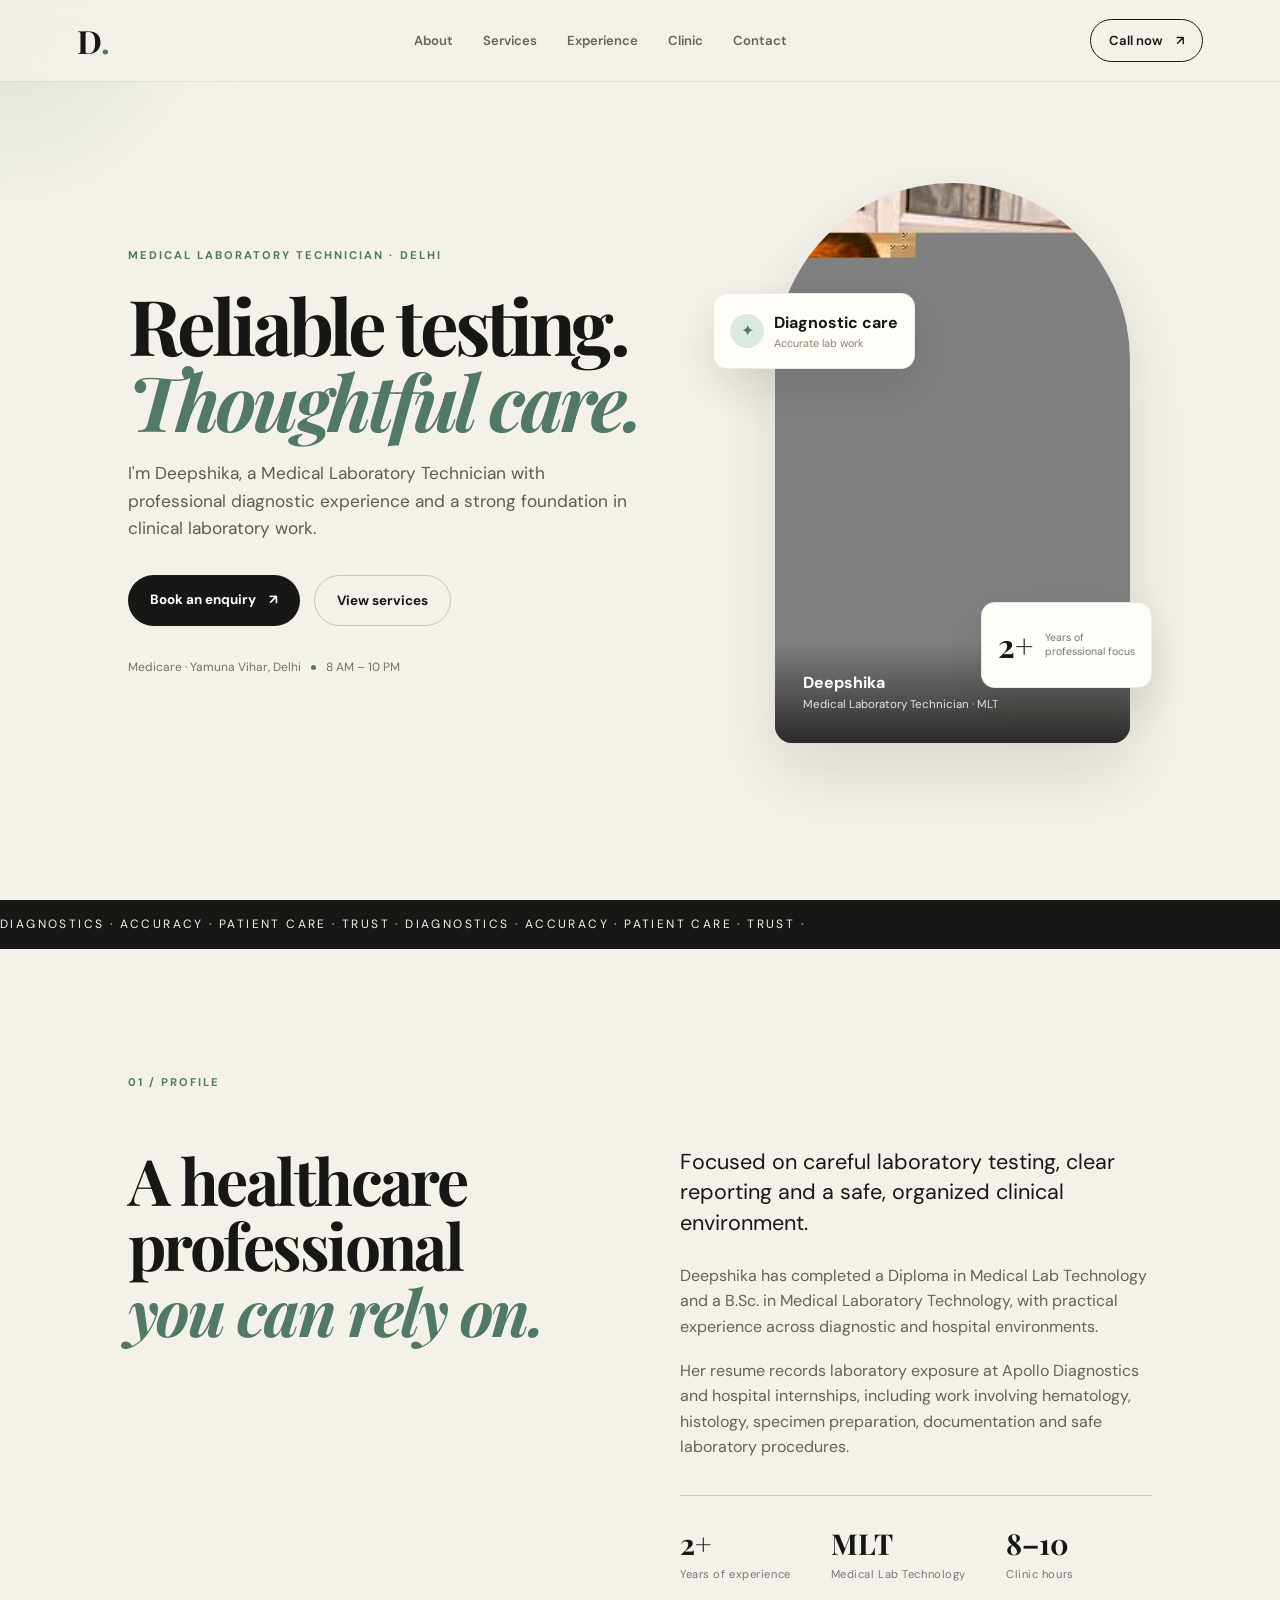
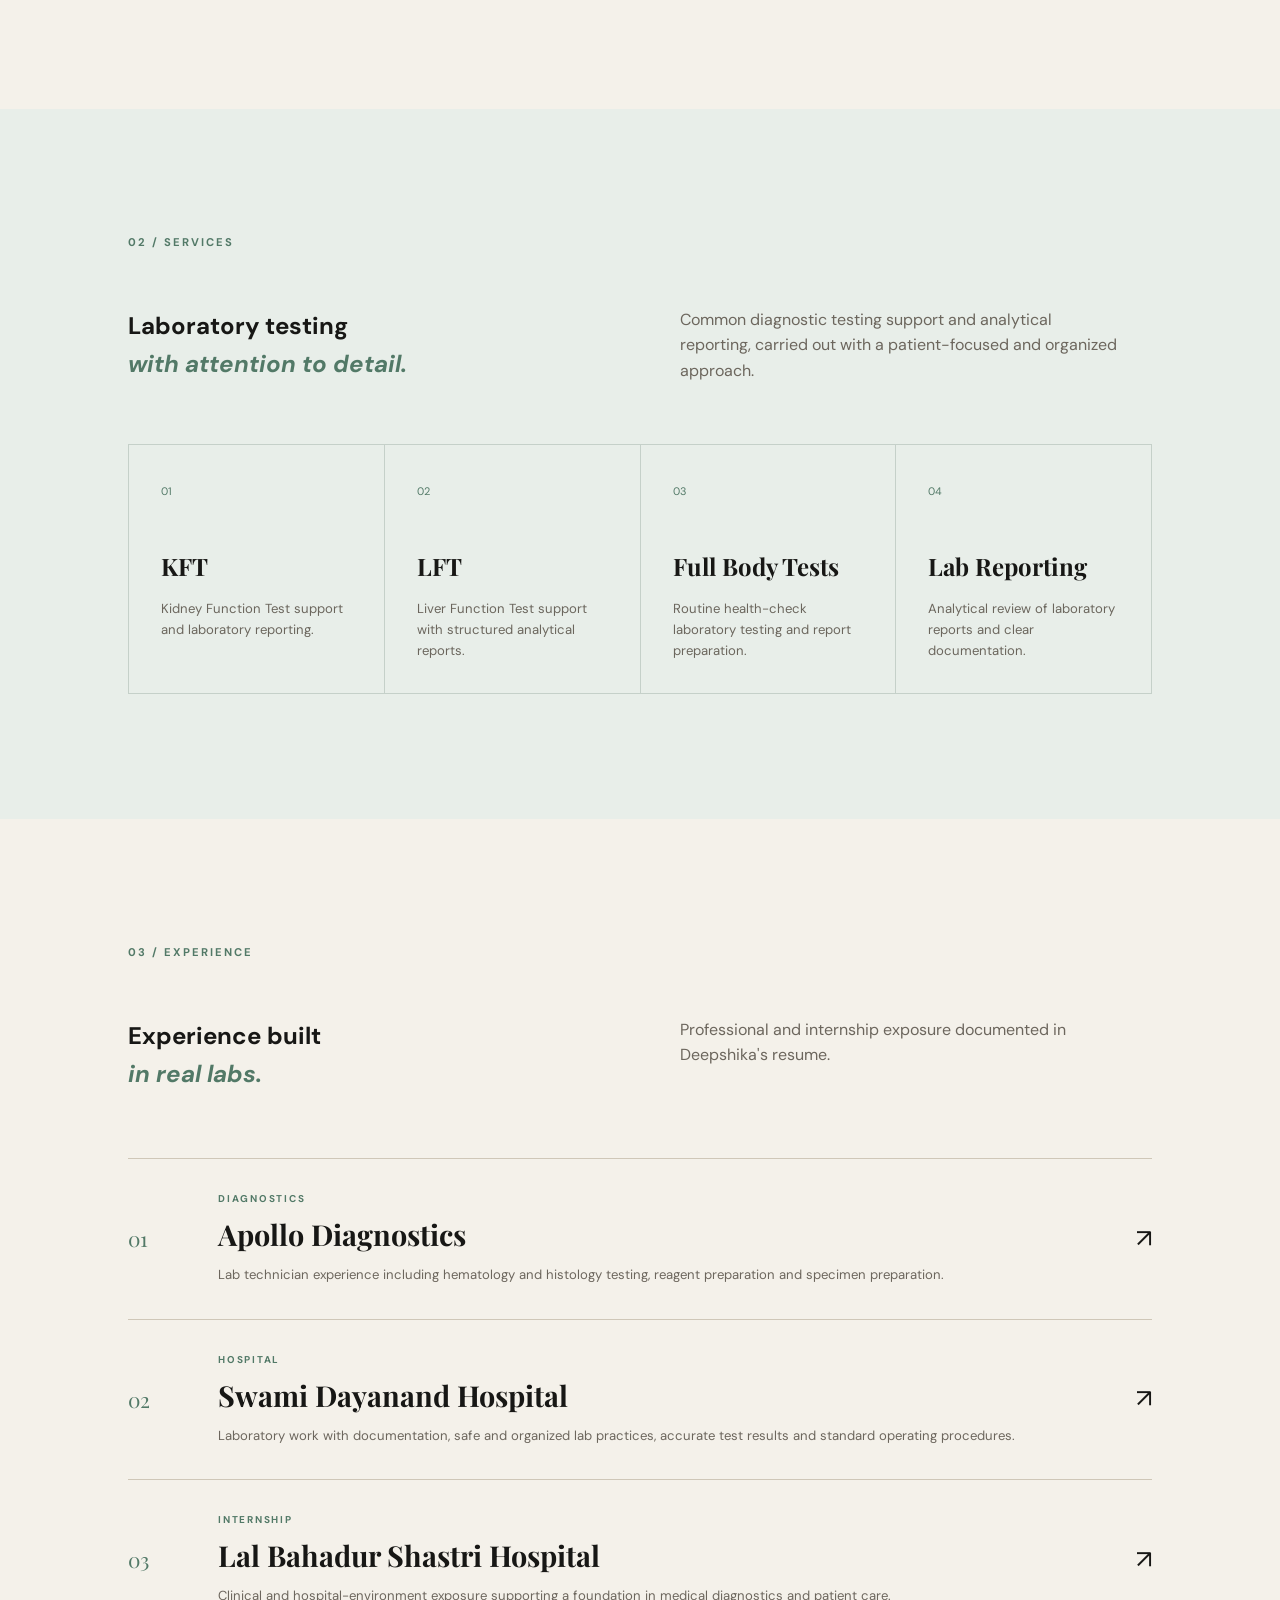
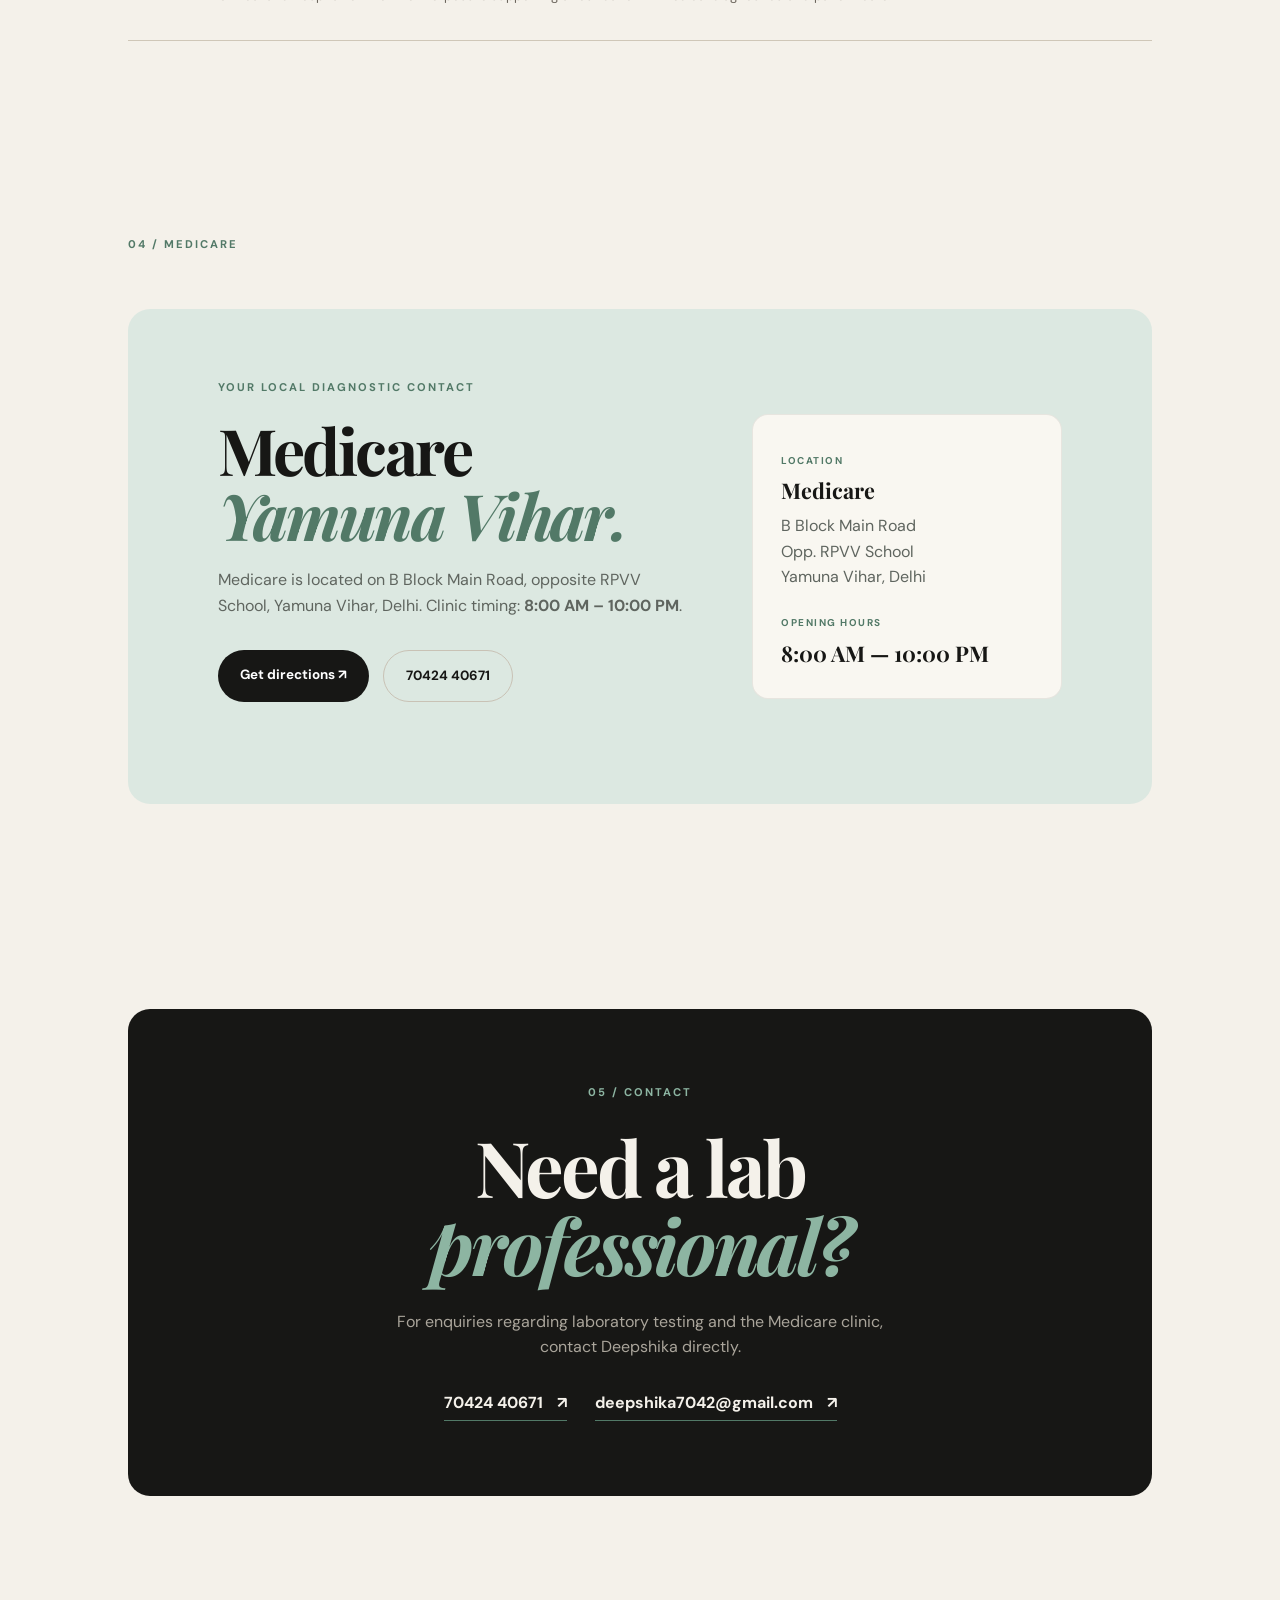
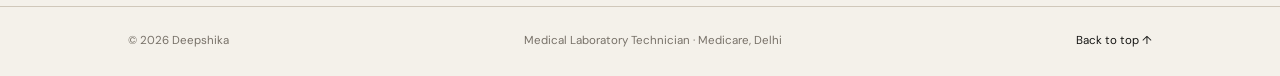
==== commit 16bc0017: "Refine contact and education details" ====
--- a/index.html
+++ b/index.html
@@ -14,10 +14,10 @@
 <main>
 <section class="hero section" id="home"><div class="hero-copy reveal"><p class="eyebrow">MEDICAL LABORATORY TECHNICIAN · DELHI</p><h1>Reliable testing.<br><em>Thoughtful care.</em></h1><p class="hero-text">I'm Deepshika, a Medical Laboratory Technician with professional diagnostic experience and a strong foundation in clinical laboratory work.</p><div class="hero-actions"><a class="button primary" href="tel:7042440671">Book an enquiry <span>↗</span></a><a class="button secondary" href="#services">View services</a></div><div class="hero-meta"><span>Medicare · Yamuna Vihar, Delhi</span><span class="dot"></span><span>8 AM – 10 PM</span></div></div><div class="hero-art reveal"><div class="portrait-card"><img src="assets/deepshika-profile.jpg" alt="Deepshika, Medical Laboratory Technician"><div class="portrait-caption"><strong>Deepshika</strong><span>Medical Laboratory Technician · MLT</span></div></div><div class="floating-card card-one"><span class="mini-icon">✦</span><div><b>Diagnostic care</b><small>Accurate lab work</small></div></div><div class="floating-card card-two"><b>2+</b><span>Years of<br>professional focus</span></div></div></section>
 <section class="marquee"><div>DIAGNOSTICS · ACCURACY · PATIENT CARE · TRUST · DIAGNOSTICS · ACCURACY · PATIENT CARE · TRUST ·</div></section>
-<section class="section about" id="about"><div class="section-label reveal">01 / PROFILE</div><div class="about-grid"><h2 class="reveal">A healthcare professional<br><em>you can rely on.</em></h2><div class="about-copy reveal"><p class="lead">Focused on careful laboratory testing, clear reporting and a safe, organized clinical environment.</p><p>Deepshika has completed a Diploma in Medical Lab Technology and is pursuing/completed B.Sc.-level education in Medical Laboratory Technology, with practical experience across diagnostic and hospital environments.</p><p>Her resume records laboratory exposure at Apollo Diagnostics and hospital internships, including work involving hematology, histology, specimen preparation, documentation and safe laboratory procedures.</p><div class="stats"><div><strong>2+</strong><span>Years of experience</span></div><div><strong>MLT</strong><span>Medical Lab Technology</span></div><div><strong>8–10</strong><span>Clinic hours</span></div></div></div></div></section>
+<section class="section about" id="about"><div class="section-label reveal">01 / PROFILE</div><div class="about-grid"><h2 class="reveal">A healthcare professional<br><em>you can rely on.</em></h2><div class="about-copy reveal"><p class="lead">Focused on careful laboratory testing, clear reporting and a safe, organized clinical environment.</p><p>Deepshika has completed a Diploma in Medical Lab Technology and a B.Sc. in Medical Laboratory Technology, with practical experience across diagnostic and hospital environments.</p><p>Her resume records laboratory exposure at Apollo Diagnostics and hospital internships, including work involving hematology, histology, specimen preparation, documentation and safe laboratory procedures.</p><div class="stats"><div><strong>2+</strong><span>Years of experience</span></div><div><strong>MLT</strong><span>Medical Lab Technology</span></div><div><strong>8–10</strong><span>Clinic hours</span></div></div></div></div></section>
 <section class="section services" id="services"><div class="section-label reveal">02 / SERVICES</div><div class="skills-head"><h2 class="reveal">Laboratory testing<br><em>with attention to detail.</em></h2><p class="reveal">Common diagnostic testing support and analytical reporting, carried out with a patient-focused and organized approach.</p></div><div class="skill-grid"><article class="skill reveal"><span>01</span><h3>KFT</h3><p>Kidney Function Test support and laboratory reporting.</p></article><article class="skill reveal"><span>02</span><h3>LFT</h3><p>Liver Function Test support with structured analytical reports.</p></article><article class="skill reveal"><span>03</span><h3>Full Body Tests</h3><p>Routine health-check laboratory testing and report preparation.</p></article><article class="skill reveal"><span>04</span><h3>Lab Reporting</h3><p>Analytical review of laboratory reports and clear documentation.</p></article></div></section>
 <section class="section experience" id="experience"><div class="section-label reveal">03 / EXPERIENCE</div><div class="projects-head"><h2 class="reveal">Experience built<br><em>in real labs.</em></h2><p class="reveal">Professional and internship exposure documented in Deepshika's resume.</p></div><div class="project-list"><article class="project reveal"><div class="project-number">01</div><div class="project-info"><p>DIAGNOSTICS</p><h3>Apollo Diagnostics</h3><span>Lab technician experience including hematology and histology testing, reagent preparation and specimen preparation.</span></div><div class="project-arrow">↗</div></article><article class="project reveal"><div class="project-number">02</div><div class="project-info"><p>HOSPITAL</p><h3>Swami Dayanand Hospital</h3><span>Laboratory work with documentation, safe and organized lab practices, accurate test results and standard operating procedures.</span></div><div class="project-arrow">↗</div></article><article class="project reveal"><div class="project-number">03</div><div class="project-info"><p>INTERNSHIP</p><h3>Lal Bahadur Shastri Hospital</h3><span>Clinical and hospital-environment exposure supporting a foundation in medical diagnostics and patient care.</span></div><div class="project-arrow">↗</div></article></div></section>
 <section class="section clinic" id="clinic"><div class="section-label reveal">04 / MEDICARE</div><div class="clinic-card reveal"><div><p class="eyebrow">YOUR LOCAL DIAGNOSTIC CONTACT</p><h2>Medicare<br><em>Yamuna Vihar.</em></h2><p>Medicare is located on B Block Main Road, opposite RPVV School, Yamuna Vihar, Delhi. Clinic timing: <strong>8:00 AM – 10:00 PM</strong>.</p><div class="clinic-actions"><a class="button primary" href="https://www.google.com/maps/search/?api=1&query=Medicare%20Yamuna%20Vihar%20B%20Block%20Delhi" target="_blank" rel="noopener">Get directions ↗</a><a class="button secondary" href="tel:7042440671">70424 40671</a></div></div><div class="clinic-detail"><span>LOCATION</span><strong>Medicare</strong><p>B Block Main Road<br>Opp. RPVV School<br>Yamuna Vihar, Delhi</p><span>OPENING HOURS</span><strong>8:00 AM — 10:00 PM</strong></div></div></section>
-<section class="section contact" id="contact"><div class="contact-card reveal"><p class="eyebrow">05 / CONTACT</p><h2>Need a lab<br><em>professional?</em></h2><p>For enquiries regarding laboratory testing and the Medicare clinic, contact Deepshika directly.</p><div class="contact-links"><a class="email-link" href="tel:7042440671">70424 40671 <span>↗</span></a><a class="email-link" href="mailto:deepshikabhagel@gmail.com">deepshikabhagel@gmail.com <span>↗</span></a></div></div></section>
+<section class="section contact" id="contact"><div class="contact-card reveal"><p class="eyebrow">05 / CONTACT</p><h2>Need a lab<br><em>professional?</em></h2><p>For enquiries regarding laboratory testing and the Medicare clinic, contact Deepshika directly.</p><div class="contact-links"><a class="email-link" href="tel:7042440671">70424 40671 <span>↗</span></a><a class="email-link" href="mailto:deepshika7042@gmail.com">deepshika7042@gmail.com <span>↗</span></a></div></div></section>
 </main><footer><div>© 2026 Deepshika</div><div>Medical Laboratory Technician · Medicare, Delhi</div><a href="#home">Back to top ↑</a></footer>
 <script src="script.js"></script></body></html>
--- a/style.css
+++ b/style.css
@@ -1 +1 @@
-*{box-sizing:border-box;margin:0;padding:0}html{scroll-behavior:smooth}body{font-family:'DM Sans',sans-serif;background:#f4f1ea;color:#171715;line-height:1.6;overflow-x:hidden}.cursor-glow{position:fixed;width:320px;height:320px;border-radius:50%;background:rgba(189,166,116,.12);filter:blur(50px);pointer-events:none;transform:translate(-50%,-50%);z-index:0}.navbar{height:82px;display:flex;align-items:center;justify-content:space-between;padding:0 6vw;position:fixed;top:0;left:0;right:0;background:rgba(244,241,234,.82);backdrop-filter:blur(16px);z-index:10;border-bottom:1px solid rgba(23,23,21,.08)}.brand{font-family:'Playfair Display',serif;font-size:2rem;color:#171715;text-decoration:none;font-weight:700}.brand span{color:#a4834f}.nav-links{display:flex;gap:36px}.nav-links a,.nav-cta{color:#171715;text-decoration:none;font-size:.88rem;font-weight:600}.nav-links a{opacity:.65;transition:.25s}.nav-links a:hover{opacity:1}.nav-cta{border:1px solid #171715;border-radius:999px;padding:10px 18px}.nav-cta span,.button span,.email-link span{margin-left:10px}.menu-toggle{display:none;border:0;background:none;font-size:1.4rem}.section{padding:125px 10vw;position:relative;z-index:1}.hero{min-height:100vh;padding-top:160px;display:grid;grid-template-columns:1.08fr .92fr;align-items:center;gap:70px}.eyebrow,.section-label,.project-info p{font-size:.72rem;letter-spacing:.18em;font-weight:700;color:#8d6d3e}.hero h1{font-family:'Playfair Display',serif;font-size:clamp(3.5rem,6vw,6.7rem);line-height:.98;letter-spacing:-.05em;margin:22px 0}.hero h1 em,h2 em{font-style:italic;color:#a4834f}.hero-text{max-width:580px;font-size:1.08rem;color:#5f5b53}.hero-actions{display:flex;gap:14px;margin:32px 0}.button{padding:14px 22px;border-radius:999px;text-decoration:none;font-weight:700;font-size:.88rem}.primary{background:#171715;color:#fff}.secondary{border:1px solid #c9c2b5;color:#171715}.hero-meta{font-size:.75rem;color:#777168;display:flex;align-items:center;gap:10px}.dot{width:5px;height:5px;background:#a4834f;border-radius:50%}.hero-art{height:590px;position:relative}.portrait-card{position:absolute;inset:25px 5% 20px 14%;background:#ded8cc;border-radius:190px 190px 18px 18px;overflow:hidden;box-shadow:0 30px 70px rgba(42,35,25,.13)}.portrait-placeholder{height:100%;display:flex;align-items:center;justify-content:center;background:linear-gradient(145deg,#d9d2c5,#bdb4a4);font-family:'Playfair Display',serif;font-size:7rem;color:rgba(255,255,255,.72)}.portrait-caption{position:absolute;bottom:0;left:0;right:0;padding:28px;color:#fff;background:linear-gradient(transparent,rgba(20,19,16,.75));display:flex;flex-direction:column}.portrait-caption span{font-size:.72rem;opacity:.8}.floating-card{position:absolute;background:#fffdf8;border:1px solid rgba(23,23,21,.08);box-shadow:0 18px 45px rgba(35,30,22,.12);border-radius:14px;padding:16px}.card-one{left:0;top:125px;display:flex;gap:10px;align-items:center}.card-one b,.card-one small{display:block}.card-one small{font-size:.68rem;color:#8a8479}.mini-icon{width:34px;height:34px;border-radius:50%;background:#e7dfd0;display:grid;place-items:center;color:#8d6d3e}.card-two{right:0;bottom:70px;display:flex;gap:12px;align-items:center}.card-two b{font-family:'Playfair Display';font-size:2rem}.card-two span{font-size:.66rem;line-height:1.35;color:#777}.marquee{overflow:hidden;background:#171715;color:#f4f1ea;padding:15px 0;white-space:nowrap;font-size:.75rem;letter-spacing:.2em}.marquee div{animation:scroll 25s linear infinite}@keyframes scroll{to{transform:translateX(-40%)}}.section-label{margin-bottom:55px}.about-grid,.skills-head,.projects-head{display:grid;grid-template-columns:1fr 1fr;gap:80px}.about h2,.skills h2,.projects h2,.contact h2{font-family:'Playfair Display',serif;font-size:clamp(3rem,5vw,5.2rem);line-height:1.02;letter-spacing:-.04em}.about-copy{max-width:590px}.lead{font-size:1.35rem;line-height:1.4;margin-bottom:25px}.about-copy>p:not(.lead){color:#676159;margin-bottom:18px}.stats{display:flex;gap:40px;border-top:1px solid #d3cbbd;margin-top:35px;padding-top:24px}.stats div{display:flex;flex-direction:column}.stats strong{font-family:'Playfair Display';font-size:1.8rem}.stats span{font-size:.7rem;color:#777;letter-spacing:.05em}.skills{background:#ebe6dc}.skills-head{margin-bottom:60px}.skills-head>p,.projects-head>p{color:#6c665d;max-width:420px}.skill-grid{display:grid;grid-template-columns:repeat(4,1fr);gap:1px;background:#cfc7b8;border:1px solid #cfc7b8}.skill{background:#ebe6dc;padding:32px;min-height:235px}.skill span{font-size:.68rem;color:#967648}.skill h3{font-family:'Playfair Display';font-size:1.5rem;margin:45px 0 12px}.skill p{font-size:.82rem;color:#6b665d}.projects-head{margin-bottom:65px}.project-list{border-top:1px solid #cfc7b8}.project{display:grid;grid-template-columns:90px 1fr 60px;align-items:center;padding:32px 0;border-bottom:1px solid #cfc7b8;transition:.3s}.project:hover{padding-left:15px;background:rgba(255,255,255,.28)}.project-number{font-family:'Playfair Display';font-size:1.3rem;color:#9c7b4a}.project-info p{font-size:.62rem;margin-bottom:4px}.project-info h3{font-family:'Playfair Display';font-size:1.8rem;margin-bottom:4px}.project-info span{color:#6c665d;font-size:.82rem}.project-arrow{font-size:1.6rem;text-align:right}.contact{padding-top:80px;padding-bottom:110px}.contact-card{background:#171715;color:#f4f1ea;padding:75px 8vw;border-radius:22px;text-align:center}.contact-card .eyebrow{color:#bda677}.contact h2{font-size:clamp(3rem,6vw,6rem);margin:25px 0}.contact h2 em{color:#c8a86f}.contact-card>p:not(.eyebrow){max-width:540px;margin:0 auto 30px;color:#aaa59b}.email-link{color:#f4f1ea;text-decoration:none;font-weight:700;font-size:1.1rem;border-bottom:1px solid #8d6d3e;padding-bottom:5px}footer{border-top:1px solid #d0c8ba;padding:25px 10vw;display:flex;justify-content:space-between;font-size:.72rem;color:#777168}footer a{color:#171715;text-decoration:none}.reveal{opacity:0;transform:translateY(25px);transition:opacity .8s ease,transform .8s ease}.reveal.visible{opacity:1;transform:none}@media(max-width:850px){.nav-links,.nav-cta{display:none}.menu-toggle{display:block}.navbar{padding:0 6vw}.nav-links.open{display:flex;position:absolute;top:82px;left:0;right:0;padding:25px 6vw;background:#f4f1ea;flex-direction:column;gap:18px}.hero{grid-template-columns:1fr;padding-top:130px}.hero-art{height:480px}.portrait-card{inset:10px 8% 10px 12%}.about-grid,.skills-head,.projects-head{grid-template-columns:1fr;gap:35px}.skill-grid{grid-template-columns:1fr 1fr}.section{padding-left:7vw;padding-right:7vw}.project{grid-template-columns:50px 1fr 30px}footer{padding:25px 7vw;gap:15px;flex-wrap:wrap}}@media(max-width:520px){.hero h1{font-size:3.35rem}.hero-actions{flex-direction:column;align-items:flex-start}.hero-art{height:400px}.floating-card{transform:scale(.8)}.skill-grid{grid-template-columns:1fr}.skill{min-height:190px}.skill h3{margin-top:30px}.project-info h3{font-size:1.4rem}.project-info span{display:block}.contact-card{padding:55px 25px}footer{flex-direction:column}}
+*{box-sizing:border-box;margin:0;padding:0}html{scroll-behavior:smooth}body{font-family:'DM Sans',sans-serif;background:#f4f1ea;color:#171715;line-height:1.6;overflow-x:hidden}.cursor-glow{position:fixed;width:320px;height:320px;border-radius:50%;background:rgba(118,153,138,.12);filter:blur(50px);pointer-events:none;transform:translate(-50%,-50%);z-index:0}.navbar{height:82px;display:flex;align-items:center;justify-content:space-between;padding:0 6vw;position:fixed;top:0;left:0;right:0;background:rgba(244,241,234,.88);backdrop-filter:blur(16px);z-index:10;border-bottom:1px solid rgba(23,23,21,.08)}.brand{font-family:'Playfair Display',serif;font-size:2rem;color:#171715;text-decoration:none;font-weight:700}.brand span{color:#527967}.nav-links{display:flex;gap:30px}.nav-links a,.nav-cta{color:#171715;text-decoration:none;font-size:.82rem;font-weight:600}.nav-links a{opacity:.65;transition:.25s}.nav-links a:hover{opacity:1}.nav-cta{border:1px solid #171715;border-radius:999px;padding:10px 18px}.nav-cta span,.button span,.email-link span{margin-left:10px}.menu-toggle{display:none;border:0;background:none;font-size:1.4rem}.section{padding:125px 10vw;position:relative;z-index:1}.hero{min-height:100vh;padding-top:150px;display:grid;grid-template-columns:1.08fr .92fr;align-items:center;gap:70px}.eyebrow,.section-label,.project-info p{font-size:.7rem;letter-spacing:.18em;font-weight:700;color:#527967}.hero h1{font-family:'Playfair Display',serif;font-size:clamp(3.5rem,6vw,6.7rem);line-height:.98;letter-spacing:-.05em;margin:22px 0}.hero h1 em,h2 em{font-style:italic;color:#527967}.hero-text{max-width:580px;font-size:1.08rem;color:#5f5b53}.hero-actions,.clinic-actions{display:flex;gap:14px;margin:32px 0}.button{padding:14px 22px;border-radius:999px;text-decoration:none;font-weight:700;font-size:.84rem}.primary{background:#171715;color:#fff}.secondary{border:1px solid #c9c2b5;color:#171715}.hero-meta{font-size:.75rem;color:#777168;display:flex;align-items:center;gap:10px}.dot{width:5px;height:5px;background:#527967;border-radius:50%}.hero-art{height:590px;position:relative}.portrait-card{position:absolute;inset:15px 5% 15px 14%;background:#dce4df;border-radius:190px 190px 18px 18px;overflow:hidden;box-shadow:0 30px 70px rgba(42,35,25,.13)}.portrait-card img{width:100%;height:100%;object-fit:cover;object-position:center 28%;display:block}.portrait-caption{position:absolute;bottom:0;left:0;right:0;padding:28px;color:#fff;background:linear-gradient(transparent,rgba(20,19,16,.78));display:flex;flex-direction:column}.portrait-caption span{font-size:.72rem;opacity:.85}.floating-card{position:absolute;background:#fffdf8;border:1px solid rgba(23,23,21,.08);box-shadow:0 18px 45px rgba(35,30,22,.12);border-radius:14px;padding:16px}.card-one{left:0;top:125px;display:flex;gap:10px;align-items:center}.card-one b,.card-one small{display:block}.card-one small{font-size:.68rem;color:#8a8479}.mini-icon{width:34px;height:34px;border-radius:50%;background:#dce9e2;display:grid;place-items:center;color:#527967}.card-two{right:0;bottom:70px;display:flex;gap:12px;align-items:center}.card-two b{font-family:'Playfair Display';font-size:2rem}.card-two span{font-size:.66rem;line-height:1.35;color:#777}.marquee{overflow:hidden;background:#171715;color:#f4f1ea;padding:15px 0;white-space:nowrap;font-size:.75rem;letter-spacing:.2em}.marquee div{animation:scroll 25s linear infinite}@keyframes scroll{to{transform:translateX(-40%)}}.section-label{margin-bottom:55px}.about-grid,.skills-head,.projects-head{display:grid;grid-template-columns:1fr 1fr;gap:80px}.about h2,.skills h2,.projects h2,.contact h2,.clinic h2{font-family:'Playfair Display',serif;font-size:clamp(3rem,5vw,5.2rem);line-height:1.02;letter-spacing:-.04em}.about-copy{max-width:590px}.lead{font-size:1.35rem;line-height:1.4;margin-bottom:25px}.about-copy>p:not(.lead){color:#676159;margin-bottom:18px}.stats{display:flex;gap:40px;border-top:1px solid #d3cbbd;margin-top:35px;padding-top:24px}.stats div{display:flex;flex-direction:column}.stats strong{font-family:'Playfair Display';font-size:1.8rem}.stats span{font-size:.7rem;color:#777;letter-spacing:.05em}.services{background:#e8eee9}.skills-head{margin-bottom:60px}.skills-head>p,.projects-head>p{color:#6c665d;max-width:440px}.skill-grid{display:grid;grid-template-columns:repeat(4,1fr);gap:1px;background:#c5d0c9;border:1px solid #c5d0c9}.skill{background:#e8eee9;padding:32px;min-height:235px}.skill span{font-size:.68rem;color:#527967}.skill h3{font-family:'Playfair Display';font-size:1.5rem;margin:45px 0 12px}.skill p{font-size:.82rem;color:#6b665d}.projects-head{margin-bottom:65px}.project-list{border-top:1px solid #cfc7b8}.project{display:grid;grid-template-columns:90px 1fr 60px;align-items:center;padding:32px 0;border-bottom:1px solid #cfc7b8;transition:.3s}.project:hover{padding-left:15px;background:rgba(255,255,255,.28)}.project-number{font-family:'Playfair Display';font-size:1.3rem;color:#527967}.project-info p{font-size:.62rem;margin-bottom:4px}.project-info h3{font-family:'Playfair Display';font-size:1.8rem;margin-bottom:4px}.project-info span{color:#6c665d;font-size:.82rem}.project-arrow{font-size:1.6rem;text-align:right}.clinic{padding-top:70px}.clinic-card{background:#dce8e1;border-radius:22px;padding:70px 7vw;display:grid;grid-template-columns:1.2fr .8fr;gap:70px;overflow:hidden}.clinic-card h2{margin:20px 0}.clinic-card>div>p:not(.eyebrow){max-width:600px;color:#5f655f;font-size:1rem}.clinic-detail{background:#f9f7f1;border:1px solid rgba(23,23,21,.08);border-radius:16px;padding:28px;align-self:center;display:flex;flex-direction:column;gap:5px}.clinic-detail span{font-size:.62rem;letter-spacing:.15em;color:#527967;font-weight:700;margin-top:10px}.clinic-detail strong{font-family:'Playfair Display';font-size:1.35rem}.clinic-detail p{color:#68675f;font-size:.88rem;margin-bottom:10px}.contact{padding-top:80px;padding-bottom:110px}.contact-card{background:#171715;color:#f4f1ea;padding:75px 8vw;border-radius:22px;text-align:center}.contact-card .eyebrow{color:#8db5a2}.contact h2{font-size:clamp(3rem,6vw,6rem);margin:25px 0}.contact h2 em{color:#8db5a2}.contact-card>p:not(.eyebrow){max-width:540px;margin:0 auto 30px;color:#aaa59b}.contact-links{display:flex;justify-content:center;gap:28px;flex-wrap:wrap}.email-link{color:#f4f1ea;text-decoration:none;font-weight:700;font-size:1rem;border-bottom:1px solid #527967;padding-bottom:5px}footer{border-top:1px solid #d0c8ba;padding:25px 10vw;display:flex;justify-content:space-between;font-size:.72rem;color:#777168}footer a{color:#171715;text-decoration:none}.reveal{opacity:0;transform:translateY(25px);transition:opacity .8s ease,transform .8s ease}.reveal.visible{opacity:1;transform:none}@media(max-width:850px){.nav-links,.nav-cta{display:none}.menu-toggle{display:block}.navbar{padding:0 6vw}.nav-links.open{display:flex;position:absolute;top:82px;left:0;right:0;padding:25px 6vw;background:#f4f1ea;flex-direction:column;gap:18px}.hero{grid-template-columns:1fr;padding-top:130px}.hero-art{height:480px}.portrait-card{inset:10px 8% 10px 12%}.about-grid,.skills-head,.projects-head,.clinic-card{grid-template-columns:1fr;gap:35px}.skill-grid{grid-template-columns:1fr 1fr}.section{padding-left:7vw;padding-right:7vw}.project{grid-template-columns:50px 1fr 30px}}@media(max-width:520px){.hero h1{font-size:3.35rem}.hero-actions,.clinic-actions{flex-direction:column;align-items:flex-start}.hero-art{height:400px}.floating-card{transform:scale(.8)}.skill-grid{grid-template-columns:1fr}.skill{min-height:190px}.skill h3{margin-top:30px}.project-info h3{font-size:1.4rem}.project-info span{display:block}.contact-card{padding:55px 25px}.contact-links{align-items:center;flex-direction:column}footer{flex-direction:column;gap:10px}}
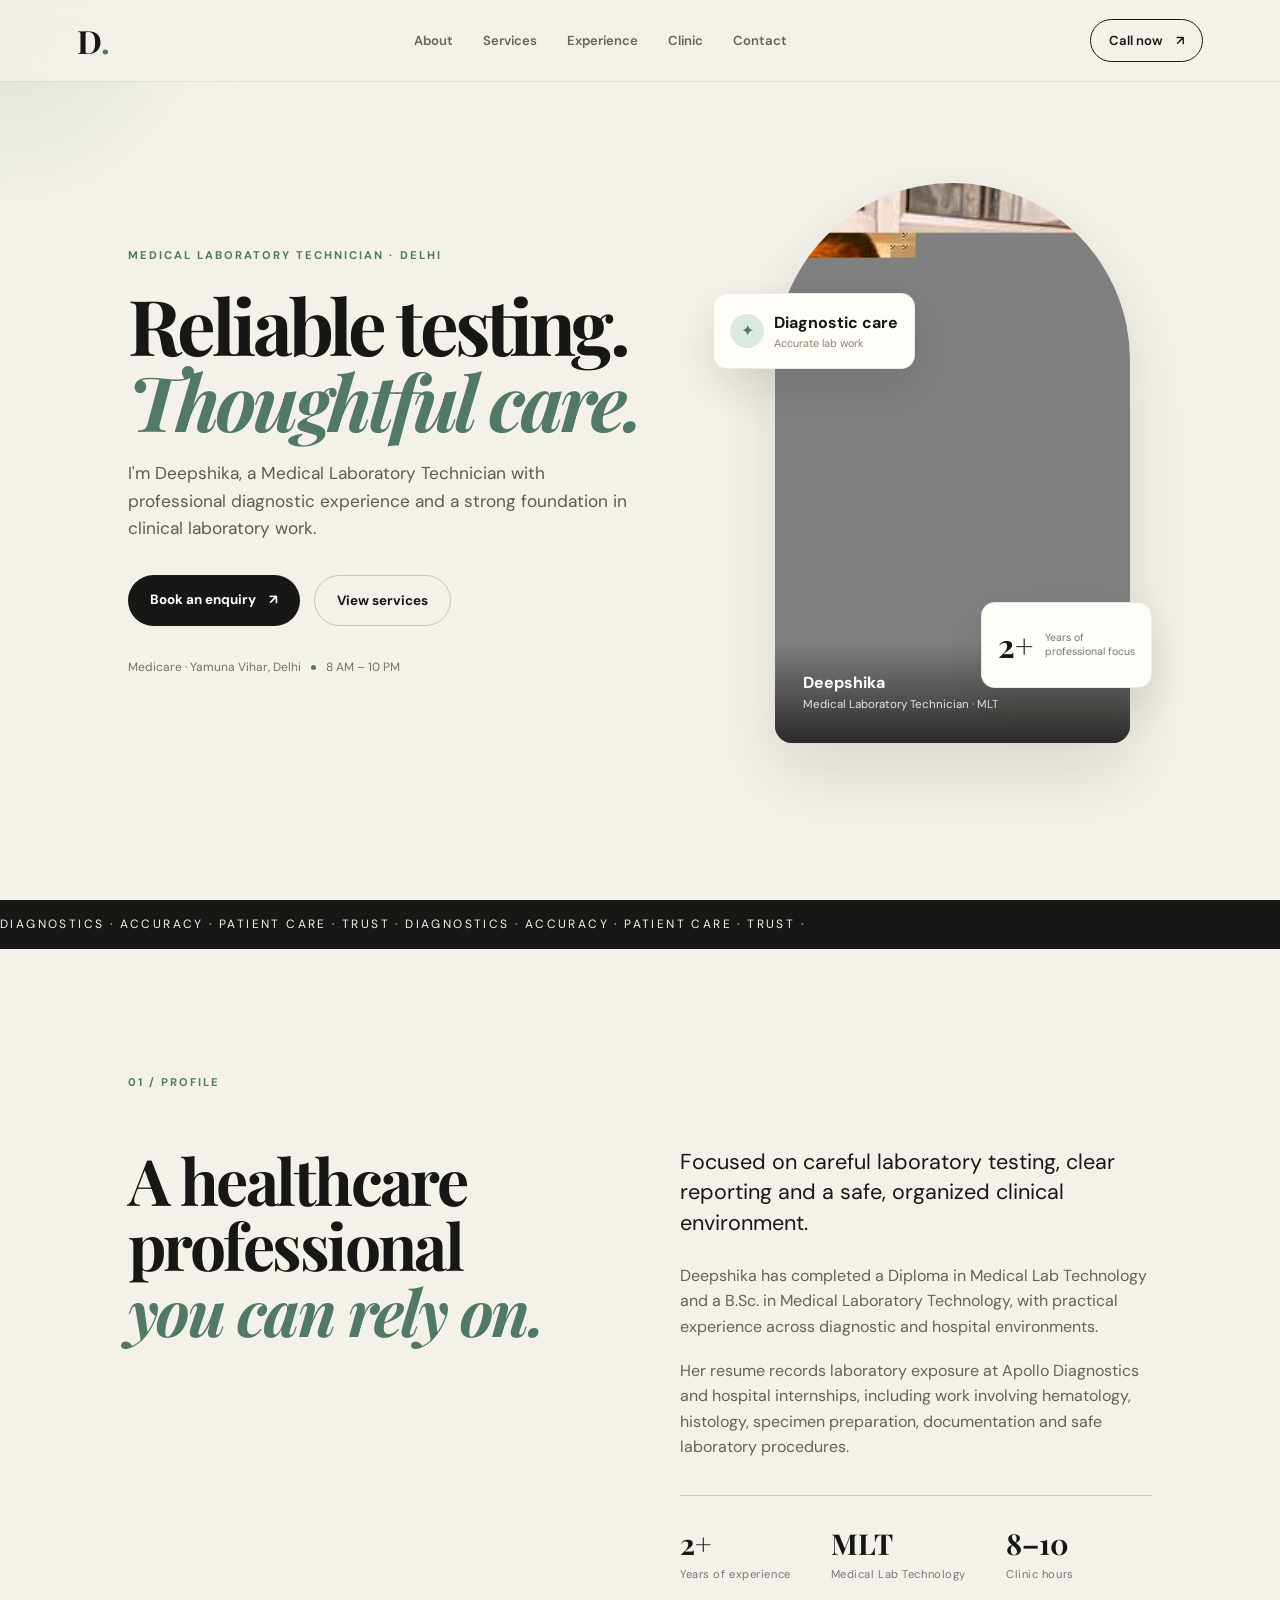
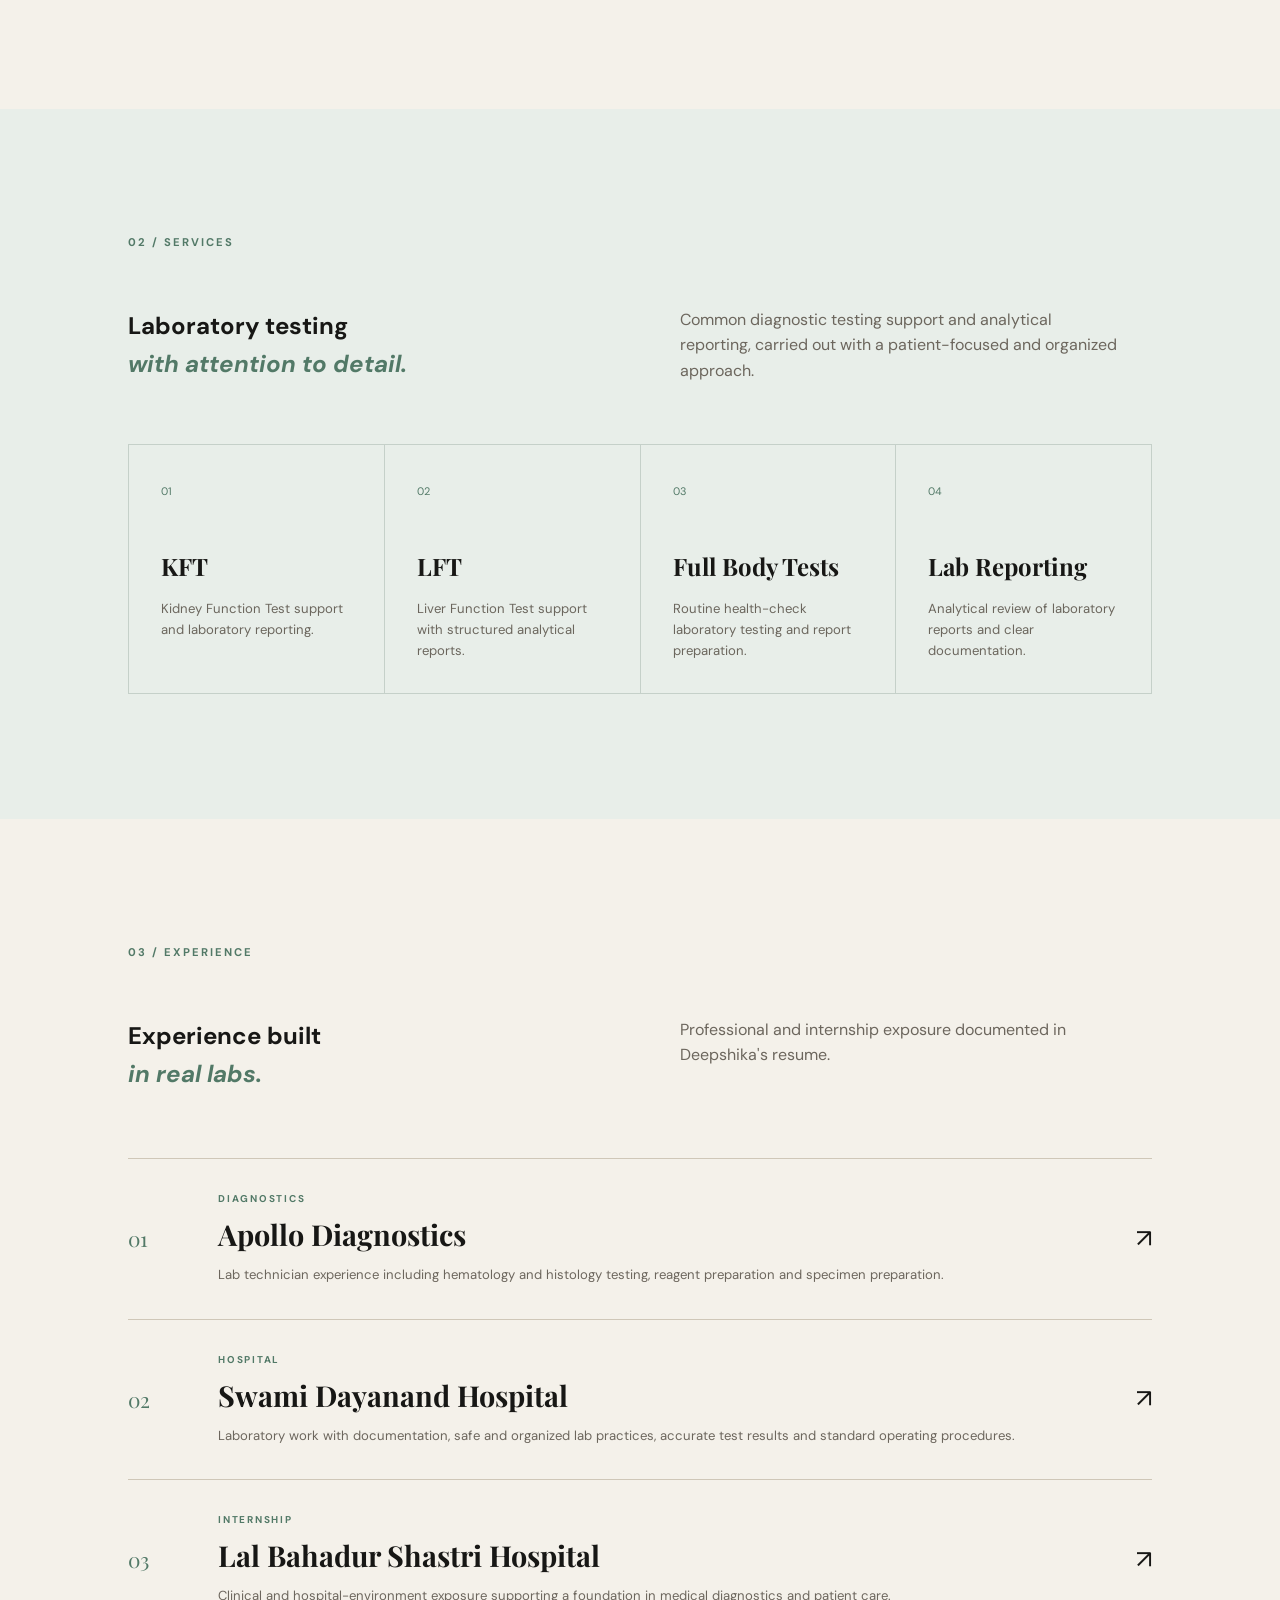
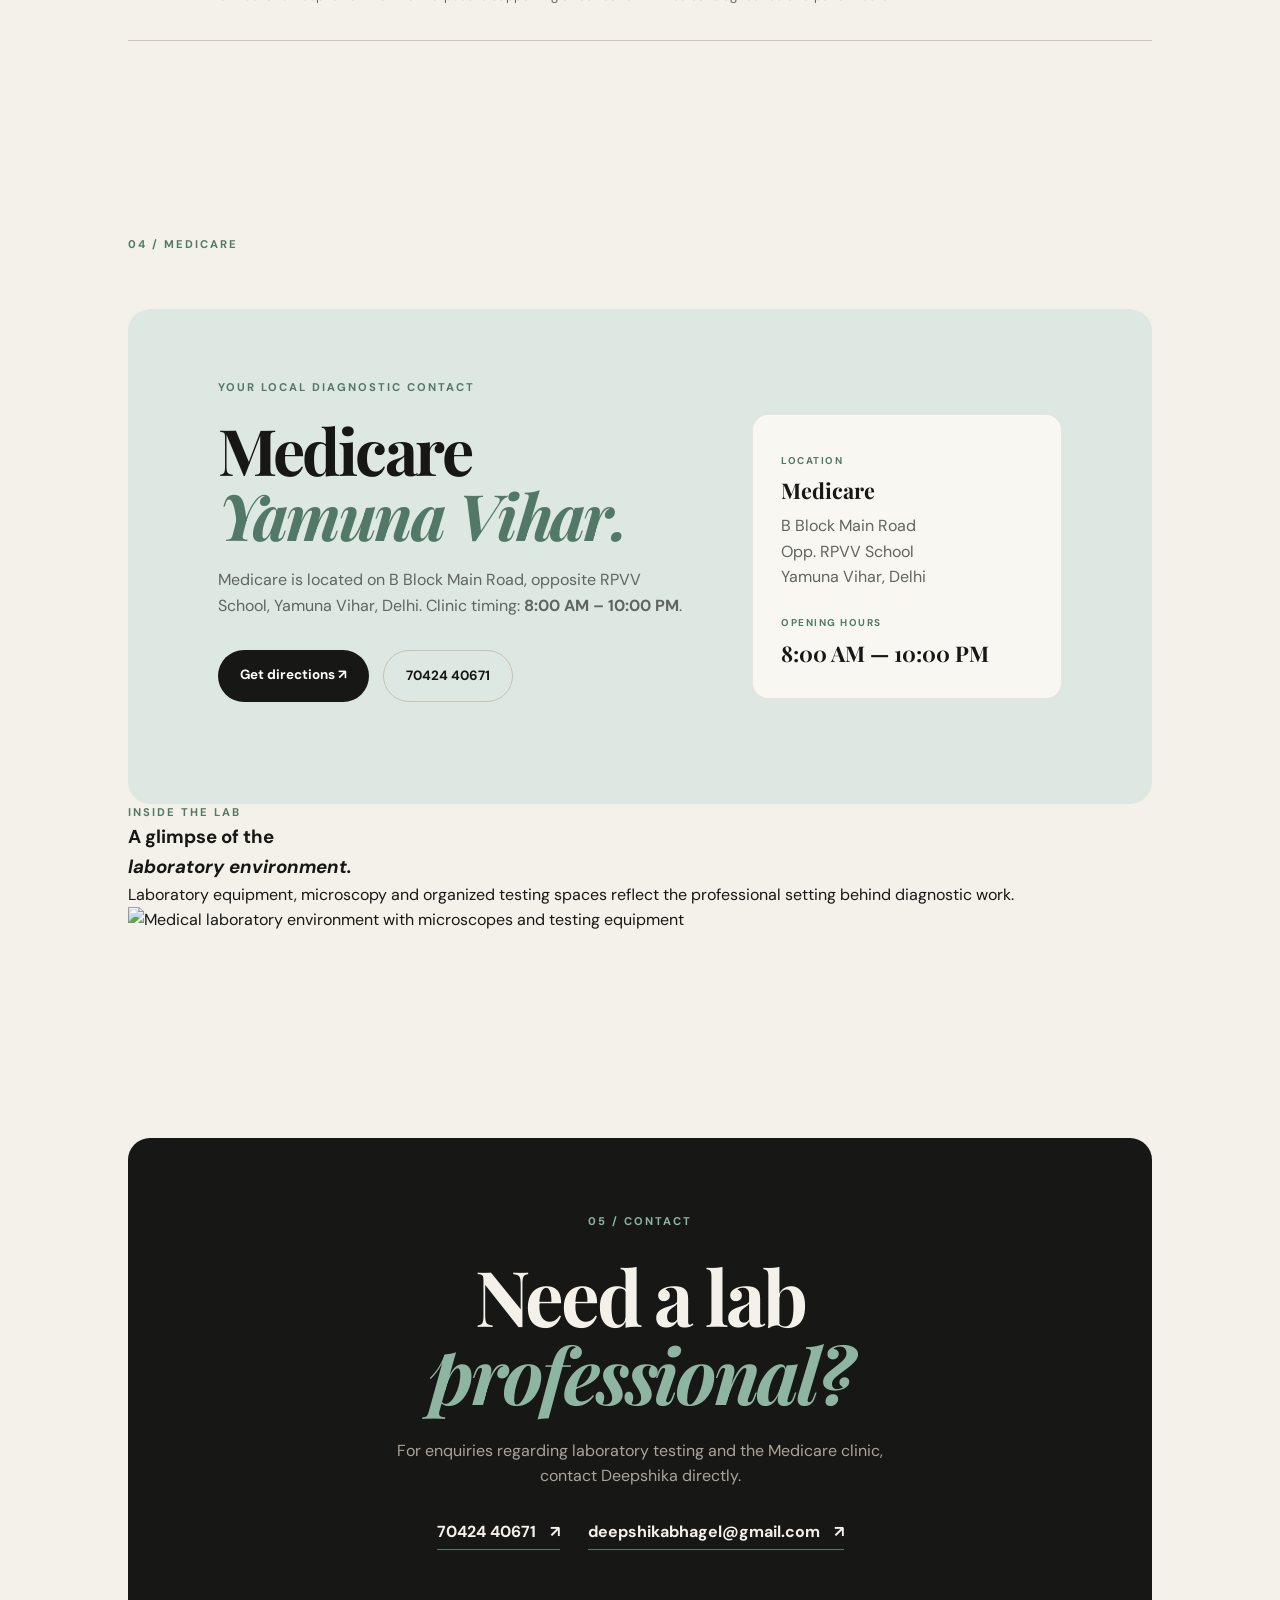
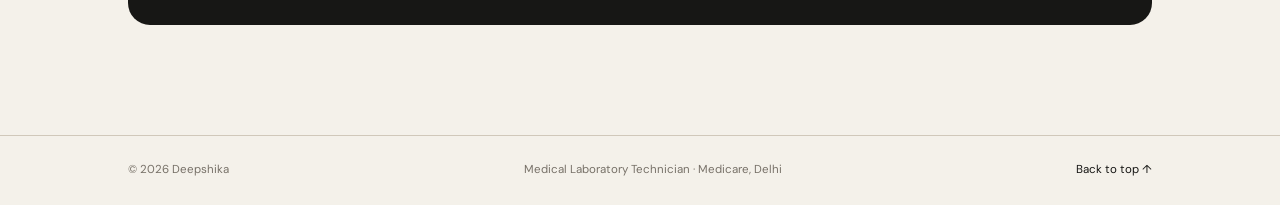
==== commit e228fb15: "Add clinic laboratory photo gallery" ====
--- a/index.html
+++ b/index.html
@@ -17,7 +17,7 @@
 <section class="section about" id="about"><div class="section-label reveal">01 / PROFILE</div><div class="about-grid"><h2 class="reveal">A healthcare professional<br><em>you can rely on.</em></h2><div class="about-copy reveal"><p class="lead">Focused on careful laboratory testing, clear reporting and a safe, organized clinical environment.</p><p>Deepshika has completed a Diploma in Medical Lab Technology and a B.Sc. in Medical Laboratory Technology, with practical experience across diagnostic and hospital environments.</p><p>Her resume records laboratory exposure at Apollo Diagnostics and hospital internships, including work involving hematology, histology, specimen preparation, documentation and safe laboratory procedures.</p><div class="stats"><div><strong>2+</strong><span>Years of experience</span></div><div><strong>MLT</strong><span>Medical Lab Technology</span></div><div><strong>8–10</strong><span>Clinic hours</span></div></div></div></div></section>
 <section class="section services" id="services"><div class="section-label reveal">02 / SERVICES</div><div class="skills-head"><h2 class="reveal">Laboratory testing<br><em>with attention to detail.</em></h2><p class="reveal">Common diagnostic testing support and analytical reporting, carried out with a patient-focused and organized approach.</p></div><div class="skill-grid"><article class="skill reveal"><span>01</span><h3>KFT</h3><p>Kidney Function Test support and laboratory reporting.</p></article><article class="skill reveal"><span>02</span><h3>LFT</h3><p>Liver Function Test support with structured analytical reports.</p></article><article class="skill reveal"><span>03</span><h3>Full Body Tests</h3><p>Routine health-check laboratory testing and report preparation.</p></article><article class="skill reveal"><span>04</span><h3>Lab Reporting</h3><p>Analytical review of laboratory reports and clear documentation.</p></article></div></section>
 <section class="section experience" id="experience"><div class="section-label reveal">03 / EXPERIENCE</div><div class="projects-head"><h2 class="reveal">Experience built<br><em>in real labs.</em></h2><p class="reveal">Professional and internship exposure documented in Deepshika's resume.</p></div><div class="project-list"><article class="project reveal"><div class="project-number">01</div><div class="project-info"><p>DIAGNOSTICS</p><h3>Apollo Diagnostics</h3><span>Lab technician experience including hematology and histology testing, reagent preparation and specimen preparation.</span></div><div class="project-arrow">↗</div></article><article class="project reveal"><div class="project-number">02</div><div class="project-info"><p>HOSPITAL</p><h3>Swami Dayanand Hospital</h3><span>Laboratory work with documentation, safe and organized lab practices, accurate test results and standard operating procedures.</span></div><div class="project-arrow">↗</div></article><article class="project reveal"><div class="project-number">03</div><div class="project-info"><p>INTERNSHIP</p><h3>Lal Bahadur Shastri Hospital</h3><span>Clinical and hospital-environment exposure supporting a foundation in medical diagnostics and patient care.</span></div><div class="project-arrow">↗</div></article></div></section>
-<section class="section clinic" id="clinic"><div class="section-label reveal">04 / MEDICARE</div><div class="clinic-card reveal"><div><p class="eyebrow">YOUR LOCAL DIAGNOSTIC CONTACT</p><h2>Medicare<br><em>Yamuna Vihar.</em></h2><p>Medicare is located on B Block Main Road, opposite RPVV School, Yamuna Vihar, Delhi. Clinic timing: <strong>8:00 AM – 10:00 PM</strong>.</p><div class="clinic-actions"><a class="button primary" href="https://www.google.com/maps/search/?api=1&query=Medicare%20Yamuna%20Vihar%20B%20Block%20Delhi" target="_blank" rel="noopener">Get directions ↗</a><a class="button secondary" href="tel:7042440671">70424 40671</a></div></div><div class="clinic-detail"><span>LOCATION</span><strong>Medicare</strong><p>B Block Main Road<br>Opp. RPVV School<br>Yamuna Vihar, Delhi</p><span>OPENING HOURS</span><strong>8:00 AM — 10:00 PM</strong></div></div></section>
-<section class="section contact" id="contact"><div class="contact-card reveal"><p class="eyebrow">05 / CONTACT</p><h2>Need a lab<br><em>professional?</em></h2><p>For enquiries regarding laboratory testing and the Medicare clinic, contact Deepshika directly.</p><div class="contact-links"><a class="email-link" href="tel:7042440671">70424 40671 <span>↗</span></a><a class="email-link" href="mailto:deepshika7042@gmail.com">deepshika7042@gmail.com <span>↗</span></a></div></div></section>
+<section class="section clinic" id="clinic"><div class="section-label reveal">04 / MEDICARE</div><div class="clinic-card reveal"><div><p class="eyebrow">YOUR LOCAL DIAGNOSTIC CONTACT</p><h2>Medicare<br><em>Yamuna Vihar.</em></h2><p>Medicare is located on B Block Main Road, opposite RPVV School, Yamuna Vihar, Delhi. Clinic timing: <strong>8:00 AM – 10:00 PM</strong>.</p><div class="clinic-actions"><a class="button primary" href="https://www.google.com/maps/search/?api=1&query=Medicare%20Yamuna%20Vihar%20B%20Block%20Delhi" target="_blank" rel="noopener">Get directions ↗</a><a class="button secondary" href="tel:7042440671">70424 40671</a></div></div><div class="clinic-detail"><span>LOCATION</span><strong>Medicare</strong><p>B Block Main Road<br>Opp. RPVV School<br>Yamuna Vihar, Delhi</p><span>OPENING HOURS</span><strong>8:00 AM — 10:00 PM</strong></div></div><div class="clinic-gallery reveal"><div class="gallery-intro"><p class="eyebrow">INSIDE THE LAB</p><h3>A glimpse of the<br><em>laboratory environment.</em></h3><p>Laboratory equipment, microscopy and organized testing spaces reflect the professional setting behind diagnostic work.</p></div><img src="assets/clinic-lab-1.jpg" alt="Medical laboratory environment with microscopes and testing equipment"></div></section>
+<section class="section contact" id="contact"><div class="contact-card reveal"><p class="eyebrow">05 / CONTACT</p><h2>Need a lab<br><em>professional?</em></h2><p>For enquiries regarding laboratory testing and the Medicare clinic, contact Deepshika directly.</p><div class="contact-links"><a class="email-link" href="tel:7042440671">70424 40671 <span>↗</span></a><a class="email-link" href="mailto:deepshikabhagel@gmail.com">deepshikabhagel@gmail.com <span>↗</span></a></div></div></section>
 </main><footer><div>© 2026 Deepshika</div><div>Medical Laboratory Technician · Medicare, Delhi</div><a href="#home">Back to top ↑</a></footer>
 <script src="script.js"></script></body></html>
